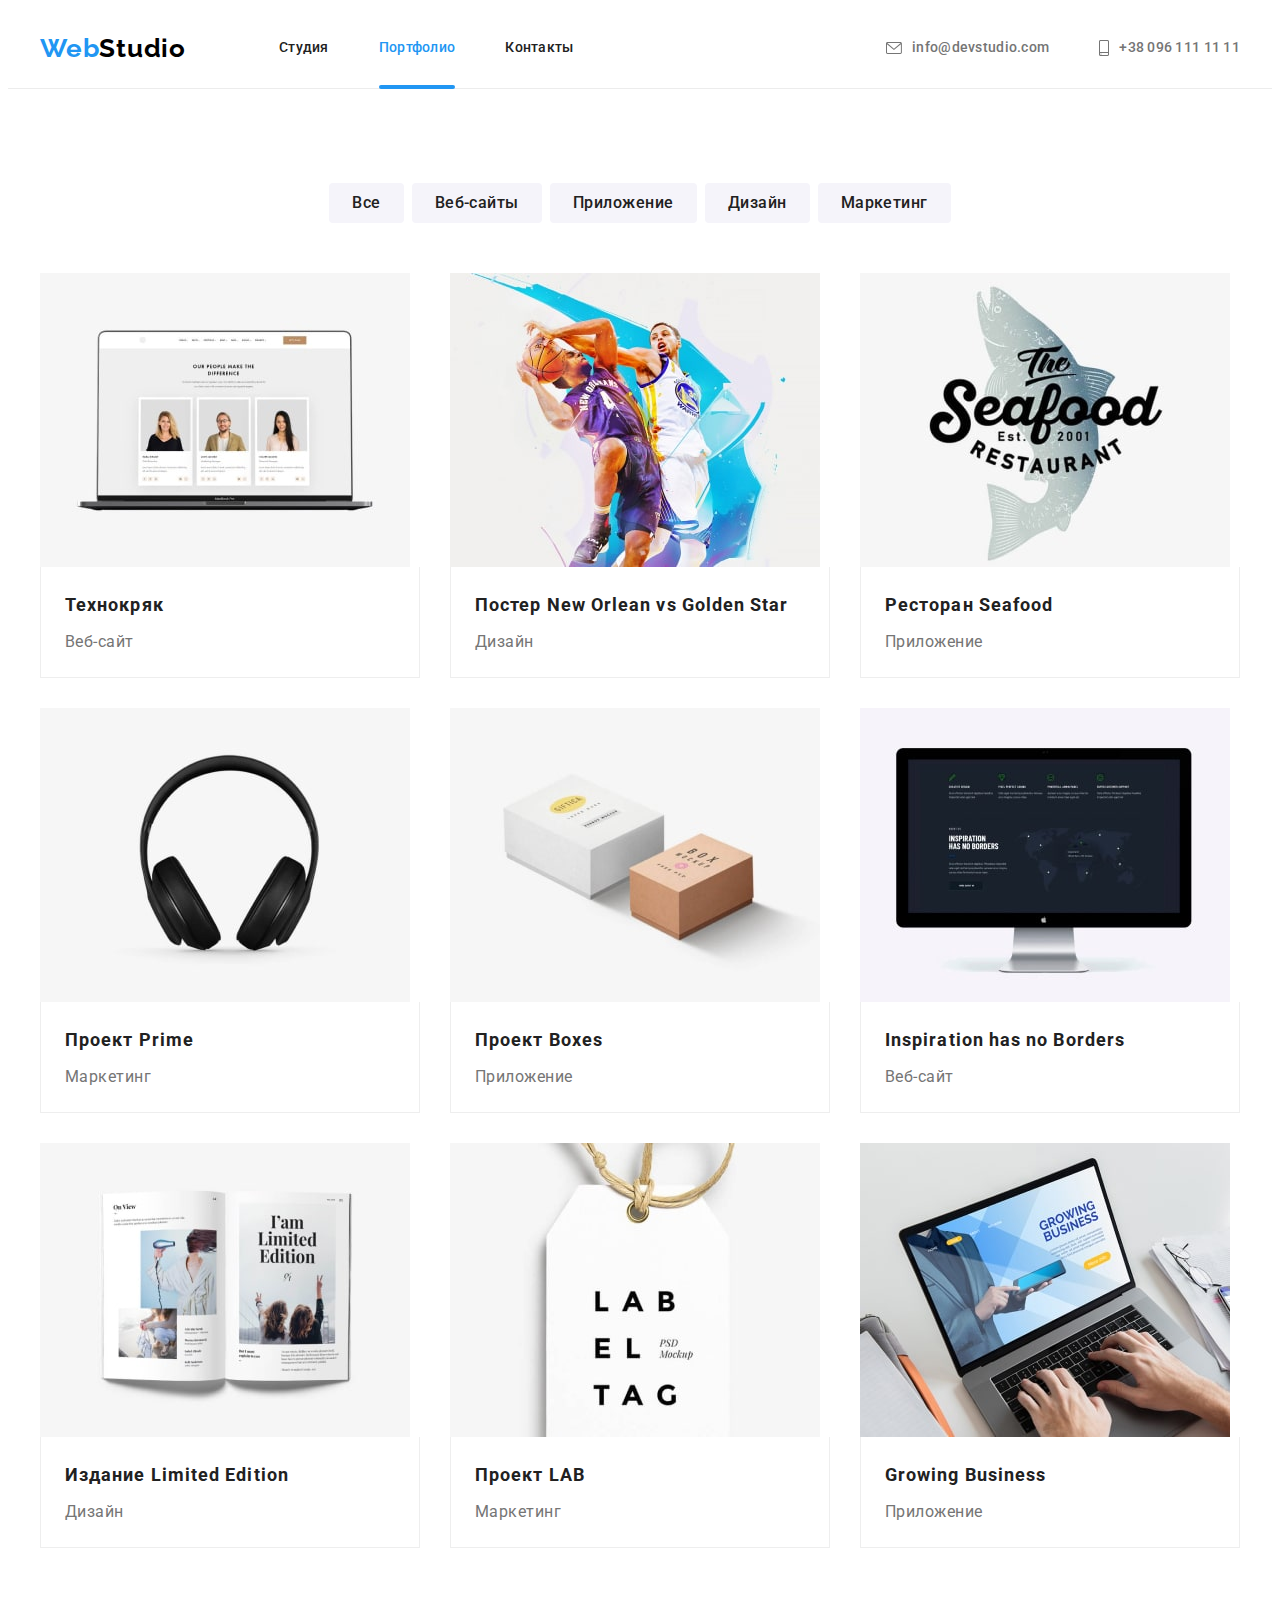
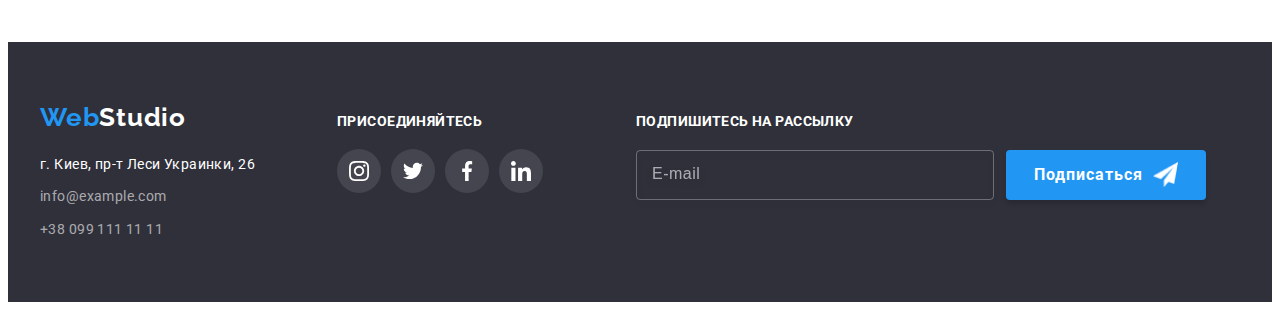
==== portfolio.html @ 3e34d8a7 "add 7" ====
<!DOCTYPE html>
<html lang="ru">
<head>
    <meta charset="UTF-8">
    <meta http-equiv="X-UA-Compatible" content="IE=edge">
    <meta name="viewport" content="width=device-width, initial-scale=1.0">
    <title>Портфолио</title>
    <link rel="preconnect" href="https://fonts.googleapis.com">
    <link rel="preconnect" href="https://fonts.gstatic.com" crossorigin>
    <link href="https://fonts.googleapis.com/css2?family=Raleway:wght@700&family=Roboto:wght@400;500;700;900&display=swap"
        rel="stylesheet">
    <link rel="stylesheet" href="https://cdnjs.cloudflare.com/ajax/libs/modern-normalize/1.1.0/modern-normalize.min.css"
        integrity="sha512-wpPYUAdjBVSE4KJnH1VR1HeZfpl1ub8YT/NKx4PuQ5NmX2tKuGu6U/JRp5y+Y8XG2tV+wKQpNHVUX03MfMFn9Q=="
        crossorigin="anonymous" referrerpolicy="no-referrer" />
    <link rel="stylesheet" href="./css/main.min.css">
</head>
<body>
    <!-- Шапка портфолио -->
    <header class="header">
        <div class="container header-position">
            <a href="./" class="logo"><span class="logo logo--accent">Web</span><span
                    class="logo logo--black">Studio</span></a>
            <nav class="nav">
                <ul class="nav-list">
                    <li class="nav-list__item">
                        <a class="nav-list__link" href="./index.html">Студия</a>
                    </li>
                    <li class="nav-list__item">
                        <a class="nav-list__link current" href="./portfolio.html">Портфолио</a>
                    </li>
                    <li class="nav-list__item">
                        <a class="nav-list__link" href="">Контакты</a>
                    </li>
                </ul>
            </nav>
            <ul class="header-contact header-contact--left">
                <li class="header-contact__item">
                    <a class="header-contact__link" href="mailto:info@devstudio.com">
                        <svg class="header-contact__icon" width="16" height="12">
                            <use href="./images/icons.svg#icon-envelope"></use>
                        </svg>info@devstudio.com</a>
                </li>
                <li class="header-contact__item">
                    <a class="header-contact__link" href="tel:+380961111111">
                        <svg class="header-contact__icon" width="10" height="16">
                            <use href="./images/icons.svg#icon-smartphone"></use>
                        </svg>+38 096 111 11 11</a>
                </li>
            </ul>
        </div>
    </header>

    <!-- Основной текст -->

    <main>
    <section class="section-portfolio">
        <div class="container ">
        <h2 hidden>Портфолио</h2>
        <ul class="portfolio-nav-list">
            <li class="portfolio-nav-item"> <button class="btn-porfolio" type="button">Все</button></li>
            <li class="portfolio-nav-item"> <button class="btn-porfolio" type="button">Веб-сайты</button></li>
            <li class="portfolio-nav-item"> <button class="btn-porfolio" type="button">Приложение</button></li>
            <li class="portfolio-nav-item"> <button class="btn-porfolio" type="button">Дизайн</button></li>
            <li class="portfolio-nav-item"> <button class="btn-porfolio" type="button">Маркетинг</button></li>
        </ul>
        

        <ul class="portfolio-work-list">
            <li class="portfolio-work-item">
                <div class="portfolio-work-card">
                <img class="no-gap" src="./images/portfolio/project1.jpg" alt="на ноутбуке изображен веб-сайт" width="370">
                <p class="portfolio-overlay">
                    Технокряк это современная площадка распространения коронавируса. Компании используют эту платформу для цифрового шпионажа и атак на защищённые сервера конкурентов.
                </p>
            </div>
                <div class="summary">
                <h3 class="portfolio-work-name">Технокряк</h3>
                <p class="portfolio-work-unit">Веб-сайт</p>
                </div>
                
            </li>
            <li class="portfolio-work-item">
                <div class="portfolio-work-card">
                <img class="no-gap" src="./images/portfolio/project2.jpg" alt="2 баскетболиста с мячом" width="370">
                <p class="portfolio-overlay">
                    Технокряк это современная площадка распространения коронавируса. Компании используют эту платформу для цифрового шпионажа и атак на защищённые сервера конкурентов.
                </p>
            </div>
                <div class="summary">
                <h3 class="portfolio-work-name">Постер <span lang="en">New Orlean vs Golden Star</span> </h3>
                <p class="portfolio-work-unit">Дизайн</p>
                </div>
            </li>
            <li class="portfolio-work-item">
                <div class="portfolio-work-card">
                <img class="no-gap" src="./images/portfolio/project3.jpg" alt="логотип ресторана на фоне рыбы" width="370">
                <p class="portfolio-overlay">
                    Технокряк это современная площадка распространения коронавируса. Компании используют эту платформу для цифрового шпионажа и атак на защищённые сервера конкурентов.
                </p>
            </div>
                <div class="summary">
                <h3 class="portfolio-work-name">Ресторан <span lang="en">Seafood</span> </h3>
                <p class="portfolio-work-unit">Приложение</p>
                </div>
            </li>
            <li class="portfolio-work-item">
                <div class="portfolio-work-card">
                <img class="no-gap" src="./images/portfolio/project4.jpg" alt="беспроводные наушники" width="370">
                <p class="portfolio-overlay">
                    Технокряк это современная площадка распространения коронавируса. Компании используют эту платформу для цифрового шпионажа и атак на защищённые сервера конкурентов.
                </p>
            </div>
                <div class="summary">
                    <h3 class="portfolio-work-name">Проект <span lang="en">Prime</span> </h3>           
                <p class="portfolio-work-unit">Маркетинг</p>
                </div>
            </li>
            <li class="portfolio-work-item">
                <div class="portfolio-work-card">
                <img class="no-gap" src="./images/portfolio/project5.jpg" alt="2 коробки разного цвета" width="370">
                <p class="portfolio-overlay">
                    Технокряк это современная площадка распространения коронавируса. Компании используют эту платформу для цифрового шпионажа и атак на защищённые сервера конкурентов.
                </p>
            </div>
                <div class="summary">
                    <h3 class="portfolio-work-name">Проект <span lang="en">Boxes</span></h3>
                <p class="portfolio-work-unit">Приложение</p>
                </div>
            </li>
            <li class="portfolio-work-item">
                <div class="portfolio-work-card">
                <img class="no-gap" src="./images/portfolio/project6.jpg" alt="аймак" width="370">
                <p class="portfolio-overlay">
                    Технокряк это современная площадка распространения коронавируса. Компании используют эту платформу для цифрового шпионажа и атак на защищённые сервера конкурентов.
                </p>
            </div>
                <div class="summary">
                    <h3 class="portfolio-work-name"><span lang="en">Inspiration has no Borders</span></h3>
                <p class="portfolio-work-unit">Веб-сайт</p>
                </div>
            </li>
            <li class="portfolio-work-item">
                <div class="portfolio-work-card">
                <img class="no-gap" src="./images/portfolio/project7.jpg" alt="развернутая книга" width="370">
                <p class="portfolio-overlay">
                    Технокряк это современная площадка распространения коронавируса. Компании используют эту платформу для цифрового шпионажа и атак на защищённые сервера конкурентов.
                </p>
            </div>
                <div class="summary">
                    <h3 class="portfolio-work-name">Издание <span lang="en">Limited Edition</span></h3>
                <p class="portfolio-work-unit">Дизайн</p>
                </div>
            </li>
            <li class="portfolio-work-item">
                <div class="portfolio-work-card">
                <img class="no-gap" src="./images/portfolio/project8.jpg" alt="табличка с надписью" width="370">
                <p class="portfolio-overlay">
                    Технокряк это современная площадка распространения коронавируса. Компании используют эту платформу для цифрового шпионажа и атак на защищённые сервера конкурентов.
                </p>
            </div>
                <div class="summary">
                    <h3 class="portfolio-work-name">Проект <span lang="en">LAB</span></h3>
                <p class="portfolio-work-unit">Маркетинг</p>
                </div>
            </li>
            <li class="portfolio-work-item">
                <div class="portfolio-work-card">
                <img class="no-gap" src="./images/portfolio/project9.jpg" alt="человек печатает на ноутбуке" width="370">
                <p class="portfolio-overlay">
                    Технокряк это современная площадка распространения коронавируса. Компании используют эту платформу для цифрового шпионажа и атак на защищённые сервера конкурентов.
                </p>
            </div>
                <div class="summary">
                <h3 class="portfolio-work-name"><span lang="en">Growing Business</span></h3>
                <p class="portfolio-work-unit">Приложение</p>
                </div>
            </li>
            </ul>
        </div>
    </section>  
    </main>


<footer class="footer">
    <div class="container">
        <div class="footer-content">
            <div class="footer-content__contact">
                <a href="./" class="logo"><span class="logo logo--accent">Web</span><span
                        class="logo logo--white">Studio</span></a>
                <address class="footer-address">
                    <ul class="footer-address__list">
                        <li class="footer-address__item"> <a class="footer-address__link"
                                href="https://goo.gl/maps/cuJfHsVGohi9QnA79">г. Киев, пр-т Леси Украинки, 26</a></li>
                        <li class="footer-address__item"> <a
                                class="footer-address__link footer-address__link--grey"
                                href="mailto:info@example.com">info@example.com</a> </li>
                        <li class="footer-address__item"> <a
                                class="footer-address__link footer-address__link--grey"
                                href="tel:+380991111111">+38 099 111 11 11</a></li>
                    </ul>
                </address>
            </div>
            <div class="footer-content__form">
                <h3 class="footer-content__title">присоединяйтесь</h3>
                <ul class="social-list">
                    <li class="footer-content__social">
                        <a href="" class="footer-content__link">
                            <svg class="footer-content__icon" width="20" height="20">
                                <use href="./images/icons.svg#icon-instagram"></use>
                            </svg>
                        </a>
                    </li>
                    <li class="footer-content__social">
                        <a href="" class="footer-content__link">
                            <svg class="footer-content__icon" width="20" height="20">
                                <use href="./images/icons.svg#icon-twitter"></use>
                            </svg>
                        </a>
                    </li>
                    <li class="footer-content__social">
                        <a href="" class="footer-content__link">
                            <svg class="footer-content__icon" width="20" height="20">
                                <use href="./images/icons.svg#icon-facebook"></use>
                            </svg>
                        </a>
                    </li>
                    <li class="footer-content__social">
                        <a href="" class="footer-content__link">
                            <svg class="footer-content__icon" width="20" height="20">
                                <use href="./images/icons.svg#icon-linkedin"></use>
                            </svg>
                        </a>
                    </li>
                </ul>
            </div>
            <form action="#" class="form">
                <b class="form__make-do">Подпишитесь на рассылку</b>
                <div class="form__field">
                    <input class="form__input" type="email" name="email" placeholder="E-mail">
                    <button class="btn button-form" type="submit">Подписаться</button>
                </div>
            </form>
        </div>
    </div>
</footer>
    
</body>
</html>
---- css/main.min.css ----
:root{--main-title-color: #ffffff;--secondary-title-color: #212121;--main-text-color: #757575;--accent-color: #2196f3;--transition: 250ms cubic-bezier(0.4, 0, 0.2, 1)}.nav-list,.portfolio-nav-list,.header-contact,.reason-list,.project-list,.team-list,.social-list,.clients-list,.footer-address__list,.portfolio-work-list{list-style:none;margin:0;padding:0}.logo,.nav-list__link,.header-contact__link,.social-list__link,.clients-list__link,.footer-address__link,.footer-content__link{text-decoration:none}.checkbox{position:absolute;width:1px;height:1px;margin:-1px;padding:0;overflow:hidden;border:0;clip:rect(0 0 0 0)}body{font-family:"Roboto", sans-serif;color:#212121}p,h1,h2,h3,h4{margin-top:0;margin-bottom:0}button{cursor:pointer;border:1px solid transparent}.container{width:1200px;padding:0 15px;margin:0 auto}.header{border-bottom:1px solid #ececec}.header-position{display:-webkit-box;display:-ms-flexbox;display:flex;-webkit-box-align:center;-ms-flex-align:center;align-items:center}.logo{font-family:"Raleway";font-weight:700;font-size:26px;line-height:1.19;letter-spacing:0.03em}.logo--black{color:#000000}.logo--white{color:#ffffff}.logo--accent{color:#2196f3}.header-position>.logo{margin-right:93px}.nav{display:-webkit-box;display:-ms-flexbox;display:flex}.nav-list{display:-webkit-box;display:-ms-flexbox;display:flex}.nav-list__item:not(:last-child){margin-right:50px}.nav-list__link{display:block;position:relative;padding-top:32px;padding-bottom:32px;font-weight:500;font-size:14px;line-height:1.14;letter-spacing:0.02em;color:var(--secondary-title-color);-webkit-transition:color var(--transition);transition:color var(--transition)}.nav-list__link.current::after{content:"";display:block;position:absolute;left:0;bottom:-1px;width:100%;height:4px;border-radius:2px;background-color:#2196f3}.nav-list__link.current{color:#2196f3}.nav-list__link:hover,.nav-list__link:focus{color:var(--accent-color)}.portfolio-nav-list{display:-webkit-box;display:-ms-flexbox;display:flex;-webkit-box-pack:center;-ms-flex-pack:center;justify-content:center;margin-bottom:50px}.portfolio-nav-item:not(:last-child){margin-right:8px}.header-contact{display:-webkit-box;display:-ms-flexbox;display:flex}.header-contact--left{margin-left:auto}.header-contact__item{display:block}.header-contact__item:first-child{margin-right:50px}.header-contact__link{font-weight:500;font-size:14px;line-height:1.14;letter-spacing:0.02em;color:var(--main-text-color);display:-webkit-box;display:-ms-flexbox;display:flex;-webkit-box-align:center;-ms-flex-align:center;align-items:center;-webkit-box-pack:center;-ms-flex-pack:center;justify-content:center;-webkit-transition:color var(--transition);transition:color var(--transition)}.header-contact__link:hover,.header-contact__link:focus{color:var(--accent-color)}.header-contact__icon{margin-right:10px;fill:#757575;-webkit-transition:fill var(--transition);transition:fill var(--transition)}.header-contact__link:hover .header-contact__icon,.header-contact__link:focus .header-contact__icon{fill:currentColor}.hero{text-align:center;background-color:#2f303a;background-image:-webkit-gradient(linear, left top, left bottom, from(rgba(47,48,58,0.4)), to(rgba(47,48,58,0.4))),url(../images/background.jpg);background-image:linear-gradient(rgba(47,48,58,0.4), rgba(47,48,58,0.4)),url(../images/background.jpg);background-repeat:no-repeat;background-position:center;background-size:cover;padding-top:200px;padding-bottom:200px}.hero--position{max-width:1600px;margin:0 auto}.hero__title{margin-top:0;margin-bottom:30px;font-weight:900;font-size:44px;line-height:1.36;letter-spacing:0.06em;text-transform:uppercase;color:var(--main-title-color);width:696px;display:block;margin-left:auto;margin-right:auto}.btn{font-family:"Roboto";font-weight:700;font-size:16px;line-height:1.87;-webkit-box-align:center;-ms-flex-align:center;align-items:center;letter-spacing:0.06em;color:#ffffff;background-color:#2196f3;padding:10px 32px;border-radius:4px}.section{padding-top:94px;padding-bottom:94px}.reason-list{display:-webkit-box;display:-ms-flexbox;display:flex;margin-right:-30px}.reason-list__item{margin-right:30px;-ms-flex-preferred-size:calc((100% - 120px) / 4);flex-basis:calc((100% - 120px) / 4)}.reason-list__item:last-child{margin-right:0}.reason-list__wrap{display:-webkit-box;display:-ms-flexbox;display:flex;-webkit-box-pack:center;-ms-flex-pack:center;justify-content:center;-webkit-box-align:center;-ms-flex-align:center;align-items:center;height:120px;background-color:#f5f4fa;border-radius:4px;border:none;margin-bottom:30px}.reason-list__logo{width:70px;height:70px}.reason-list__title{font-weight:bold;font-size:14px;line-height:1.14;letter-spacing:0.03em;text-transform:uppercase;color:var(--secondary-title-color);margin-bottom:10px}.reason-list__value{font-size:14px;line-height:1.71;letter-spacing:0.03em;color:var(--main-text-color)}.project{padding-bottom:-94px}.project-list{display:-webkit-box;display:-ms-flexbox;display:flex;-webkit-box-pack:justify;-ms-flex-pack:justify;justify-content:space-between}.no-gap{display:block}.project-list__item{position:relative}.project-list__card{display:-webkit-box;display:-ms-flexbox;display:flex;position:absolute;left:0;bottom:0;width:100%;height:70px;-webkit-box-pack:center;-ms-flex-pack:center;justify-content:center;-webkit-box-align:center;-ms-flex-align:center;align-items:center;background-color:rgba(47,48,58,0.8)}.project-list__text{font-size:14px;line-height:calc(16 / 14);text-align:center;letter-spacing:0.03em;text-transform:uppercase;color:#ffffff}.team{padding-top:94px;padding-bottom:94px;background-color:#f5f4fa;max-width:1600px}.project__title,.team__title{font-size:36px;line-height:1.17;text-align:center;letter-spacing:0.03em;color:var(--secondary-title-color);margin-bottom:50px}.team-list{display:-webkit-box;display:-ms-flexbox;display:flex}.team-list--position{margin-right:-30px}.team-list__item{margin-right:30px;-ms-flex-preferred-size:calc((100% - 120px) / 4);flex-basis:calc((100% - 120px) / 4);background:#ffffff;-webkit-box-shadow:0px 1px 3px rgba(0,0,0,0.12),0px 1px 1px rgba(0,0,0,0.14),0px 2px 1px rgba(0,0,0,0.2);box-shadow:0px 1px 3px rgba(0,0,0,0.12),0px 1px 1px rgba(0,0,0,0.14),0px 2px 1px rgba(0,0,0,0.2);border-radius:0px 0px 4px 4px}.team-list__item:last-child{margin-right:0}.member-list{padding:30px 32px;text-align:center}.member-list__title{font-size:16px;line-height:1.19;text-align:center;letter-spacing:0.03em;color:var(--secondary-title-color);margin-bottom:10px}.member-list__position{font-size:16px;line-height:1.19;letter-spacing:0.03em;color:var(--main-text-color);margin-bottom:16px}.social-list{display:-webkit-box;display:-ms-flexbox;display:flex}.social-list__item:not(:last-child){margin-right:10px}.social-list__link{width:44px;height:44px;display:-webkit-box;display:-ms-flexbox;display:flex;-webkit-box-align:center;-ms-flex-align:center;align-items:center;-webkit-box-pack:center;-ms-flex-pack:center;justify-content:center;border-radius:50%;background-color:#ffffff;-webkit-transition:background-color var(--transition);transition:background-color var(--transition)}.social-list__link:hover,.social-list__link:focus{background-color:var(--accent-color)}.social-list__icon{fill:#afb1b8;-webkit-transition:fill var(--transition);transition:fill var(--transition)}.social-list__link:hover .social-list__icon,.social-list__link:focus .social-list__icon{fill:#ffffff}.section-clients{padding-top:94px;padding-bottom:94px}.clients-list{display:-webkit-box;display:-ms-flexbox;display:flex;-webkit-box-pack:justify;-ms-flex-pack:justify;justify-content:space-between}.clients-list__item{width:170px;height:92px}.clients-list__link{width:100%;height:100%;display:-webkit-box;display:-ms-flexbox;display:flex;-webkit-box-align:center;-ms-flex-align:center;align-items:center;-webkit-box-pack:center;-ms-flex-pack:center;justify-content:center;border:1px solid #afb1b8;-webkit-transition:border-color var(--transition);transition:border-color var(--transition)}.clients-list__link:hover,.clients-list__link:focus{border-color:var(--accent-color)}.clients-list__icon{fill:#afb1b8;-webkit-transition:fill var(--transition);transition:fill var(--transition)}.clients-list__link:hover .clients-list__icon,.clients-list__link:focus .clients-list__icon{fill:var(--accent-color)}.footer{background-color:#2f303a;padding-top:60px;padding-bottom:60px}.footer-content{display:-webkit-box;display:-ms-flexbox;display:flex;-webkit-box-align:baseline;-ms-flex-align:baseline;align-items:baseline}.footer-content__contact{margin-right:82px}.footer-address__list{margin-top:20px}.footer-address__item{margin-bottom:9px}.footer-address__item:last-child{margin-bottom:0}.footer-address__link{font-style:normal;font-size:14px;line-height:1.71;letter-spacing:0.03em;color:#ffffff;-webkit-transition:color var(--transition);transition:color var(--transition)}.footer-address__link:hover,.footer-address__link:focus{color:var(--accent-color)}.footer-address__link--grey{color:rgba(255,255,255,0.6)}.footer-content__form{margin-right:93px}.footer-content__title{font-size:14px;line-height:calc(16 / 14);letter-spacing:0.03em;text-transform:uppercase;color:#ffffff;margin-bottom:20px}.footer-content__link{width:44px;height:44px;display:-webkit-box;display:-ms-flexbox;display:flex;-webkit-box-align:center;-ms-flex-align:center;align-items:center;-webkit-box-pack:center;-ms-flex-pack:center;justify-content:center;border-radius:50%;background-color:rgba(255,255,255,0.1);-webkit-transition:background-color var(--transition);transition:background-color var(--transition)}.footer-content__social:hover .footer-content__link,.footer-content__social:focus .footer-content__link{background-color:var(--accent-color)}.footer-content__link:hover,.footer-content__link:focus{background-color:var(--accent-color)}.footer-content__icon{fill:#ffffff}.footer-content__social.footer-content__link{background-color:rgba(255,255,255,0.1);-webkit-transition:background-color var(--transition);transition:background-color var(--transition)}.footer-content__social:not(:last-child){margin-right:10px}.form__make-do{font-weight:bold;font-size:14px;line-height:calc(16 / 14);letter-spacing:0.03em;text-transform:uppercase;color:#ffffff}.form__field{display:-webkit-box;display:-ms-flexbox;display:flex;margin-top:20px;-webkit-box-pack:center;-ms-flex-pack:center;justify-content:center;-webkit-box-align:center;-ms-flex-align:center;align-items:center}.form__input{display:-webkit-box;display:-ms-flexbox;display:flex;height:50px;width:358px;padding:15px;margin-right:12px;background-color:transparent;color:rgba(255,255,255,0.6);border:1px solid rgba(255,255,255,0.3);-webkit-box-sizing:border-box;box-sizing:border-box;-webkit-filter:drop-shadow(0px 4px 4px rgba(0,0,0,0.15));filter:drop-shadow(0px 4px 4px rgba(0,0,0,0.15));border-radius:4px;outline:none}.form__input::-webkit-input-placeholder{font-size:16px;line-height:calc(20 / 16);-webkit-box-align:center;align-items:center;letter-spacing:0.03em;color:rgba(255,255,255,0.6)}.form__input:-ms-input-placeholder{font-size:16px;line-height:calc(20 / 16);-ms-flex-align:center;align-items:center;letter-spacing:0.03em;color:rgba(255,255,255,0.6)}.form__input::-ms-input-placeholder{font-size:16px;line-height:calc(20 / 16);-ms-flex-align:center;align-items:center;letter-spacing:0.03em;color:rgba(255,255,255,0.6)}.form__input::placeholder{font-size:16px;line-height:calc(20 / 16);-webkit-box-align:center;-ms-flex-align:center;align-items:center;letter-spacing:0.03em;color:rgba(255,255,255,0.6)}.button-form{-webkit-box-shadow:0px 4px 4px rgba(0,0,0,0.15);box-shadow:0px 4px 4px rgba(0,0,0,0.15);display:-webkit-box;display:-ms-flexbox;display:flex;padding:10px 28px;border:none}.button-form::after{content:"";width:25px;height:25px;margin-left:10px;background-image:url(../images/icon-send.png);background-size:contain}.section-portfolio{padding-top:94px;padding-bottom:94px}.portfolio-work-list{display:-webkit-box;display:-ms-flexbox;display:flex;-ms-flex-wrap:wrap;flex-wrap:wrap;margin-top:-30px;margin-left:-30px}.summary{padding:20px 24px;border-left:1px solid #eeeeee;border-bottom:1px solid #eeeeee;border-right:1px solid #eeeeee}.portfolio-work-item{margin-top:30px;margin-left:30px;-ms-flex-preferred-size:calc((100% - 90px) / 3);flex-basis:calc((100% - 90px) / 3);-webkit-transition:-webkit-box-shadow var(--transition);transition:-webkit-box-shadow var(--transition);transition:box-shadow var(--transition);transition:box-shadow var(--transition), -webkit-box-shadow var(--transition)}.portfolio-work-item:hover,.portfolio-work-item:focus{-webkit-box-shadow:0px 1px 1px rgba(0,0,0,0.12),0px 4px 4px rgba(0,0,0,0.06),1px 4px 6px rgba(0,0,0,0.16);box-shadow:0px 1px 1px rgba(0,0,0,0.12),0px 4px 4px rgba(0,0,0,0.06),1px 4px 6px rgba(0,0,0,0.16)}.portfolio-work-card{position:relative;overflow:hidden}.portfolio-overlay{display:block;content:"";position:absolute;top:0;left:0;width:100%;height:100%;padding:63px 24px;-webkit-transform:translateY(100%);transform:translateY(100%);font-size:18px;line-height:calc(28 / 18);letter-spacing:0.03em;color:#ffffff;background-color:rgba(33,150,243,0.9);-webkit-transition:-webkit-transform var(--transition);transition:-webkit-transform var(--transition);transition:transform var(--transition);transition:transform var(--transition), -webkit-transform var(--transition)}.portfolio-work-item:hover .portfolio-overlay{-webkit-transform:translateY(0);transform:translateY(0)}.portfolio-work-name{font-size:18px;line-height:2;letter-spacing:0.06em;color:var(--secondary-title-color);padding-bottom:4px}.portfolio-work-unit{font-size:16px;line-height:1.87;letter-spacing:0.03em;color:var(--main-text-color)}.btn-porfolio{font-family:"Roboto";font-weight:500;font-size:16px;line-height:1.62;text-align:center;letter-spacing:0.03em;color:#212121;background-color:#f5f4fa;padding:6px 22px;border-radius:4px;-webkit-transition:color var(--transition),background-color var(--transition),-webkit-box-shadow var(--transition);transition:color var(--transition),background-color var(--transition),-webkit-box-shadow var(--transition);transition:color var(--transition),background-color var(--transition),box-shadow var(--transition);transition:color var(--transition),background-color var(--transition),box-shadow var(--transition),-webkit-box-shadow var(--transition)}.btn-porfolio:hover,.btn-porfolio:focus{color:var(--main-title-color);background-color:var(--accent-color);-webkit-box-shadow:0px 3px 1px rgba(0,0,0,0.1),0px 1px 2px rgba(0,0,0,0.08),0px 2px 2px rgba(0,0,0,0.12);box-shadow:0px 3px 1px rgba(0,0,0,0.1),0px 1px 2px rgba(0,0,0,0.08),0px 2px 2px rgba(0,0,0,0.12)}.backdrop{position:fixed;width:100vw;height:100vh;background-color:rgba(0,0,0,0.2);top:0;-webkit-transition:opacity 250ms, visibility 250ms, -webkit-transform 250ms;transition:opacity 250ms, visibility 250ms, -webkit-transform 250ms;transition:opacity 250ms, transform 250ms, visibility 250ms;transition:opacity 250ms, transform 250ms, visibility 250ms, -webkit-transform 250ms}.backdrop.is-hidden{opacity:0;visibility:hidden;pointer-events:none;-webkit-transform:scale(50%, 50%);transform:scale(50%, 50%)}.modal{position:absolute;width:528px;height:580px;top:50%;left:50%;-webkit-transform:translate(-50%, -50%);transform:translate(-50%, -50%);padding:40px;background-color:#ffffff}.modal-button{display:block;margin:0 auto;width:200px;outline:none;-webkit-box-shadow:0px 4px 4px rgba(0,0,0,0.15);box-shadow:0px 4px 4px rgba(0,0,0,0.15)}.modal-title{display:block;margin-bottom:12px;font-size:20px;line-height:calc(23 / 20);text-align:center;letter-spacing:0.03em}.modal-form-input{width:100%;height:40px;border:1px solid rgba(33,33,33,0.2);border-radius:4px;padding-left:42px;-webkit-transition:border-color 250ms cubic-bezier(0.4, 0, 0.2, 1);transition:border-color 250ms cubic-bezier(0.4, 0, 0.2, 1)}.modal-form-input:focus-within{border-color:var(--accent-color);outline:none;fill:var(--accent-color)}.modal-form-label{margin-bottom:4px;display:block;font-size:12px;line-height:calc(14 / 12);letter-spacing:0.01em;color:var(--main-text-color)}.modal-form-field{margin-bottom:10px}.modal-form-field:nth-child(6){margin-bottom:30px}.input-wrap{display:block;position:relative;-webkit-transition:fill 250ms cubic-bezier(0.4, 0, 0.2, 1);transition:fill 250ms cubic-bezier(0.4, 0, 0.2, 1)}.input-wrap:focus-within{border-color:var(--accent-color);outline:none;fill:var(--accent-color)}.modal-form-icon{position:absolute;left:12px;top:50%;-webkit-transform:translateY(-50%);transform:translateY(-50%)}.modal-text{width:100%;height:120px;border:1px solid rgba(33,33,33,0.2);border-radius:4px;padding:12px 16px;resize:none}.modal-text:focus-within{border-color:var(--accent-color);outline:none;fill:var(--accent-color)}.modal-text::-webkit-input-placeholder{font-size:12px;line-height:calc(16 / 14);letter-spacing:0.01em;color:rgba(117,117,117,0.5)}.modal-text:-ms-input-placeholder{font-size:12px;line-height:calc(16 / 14);letter-spacing:0.01em;color:rgba(117,117,117,0.5)}.modal-text::-ms-input-placeholder{font-size:12px;line-height:calc(16 / 14);letter-spacing:0.01em;color:rgba(117,117,117,0.5)}.modal-text::placeholder{font-size:12px;line-height:calc(16 / 14);letter-spacing:0.01em;color:rgba(117,117,117,0.5)}.modal-policy{font-size:14px;line-height:calc(24 / 14);letter-spacing:0.03em;color:#757575}.input-policy{-webkit-text-decoration-line:underline;text-decoration-line:underline;color:#2196f3}.check-label{display:-webkit-box;display:-ms-flexbox;display:flex;-webkit-box-align:center;-ms-flex-align:center;align-items:center}.icon-check{width:16px;height:15px;border:2px solid #000000;border-radius:2px;margin-right:8px;display:-webkit-box;display:-ms-flexbox;display:flex;-webkit-box-pack:center;-ms-flex-pack:center;justify-content:center;-webkit-box-align:center;-ms-flex-align:center;align-items:center}.checkbox:checked+.check-label>.icon-check{background-color:var(--accent-color);border:none}.checkbox:focus-within+.check-label>.icon-check{background-color:var(--accent-color);border:none}.btn-close{background-color:unset;position:absolute;top:8px;right:8px;outline:none;width:30px;height:30px;border-radius:50%;border:1px solid rgba(0,0,0,0.1);-webkit-transition:fill 250ms cubic-bezier(0.4, 0, 0.2, 1);transition:fill 250ms cubic-bezier(0.4, 0, 0.2, 1)}.btn-close:focus-within{fill:var(--accent-color)}
/*# sourceMappingURL=main.min.css.map */
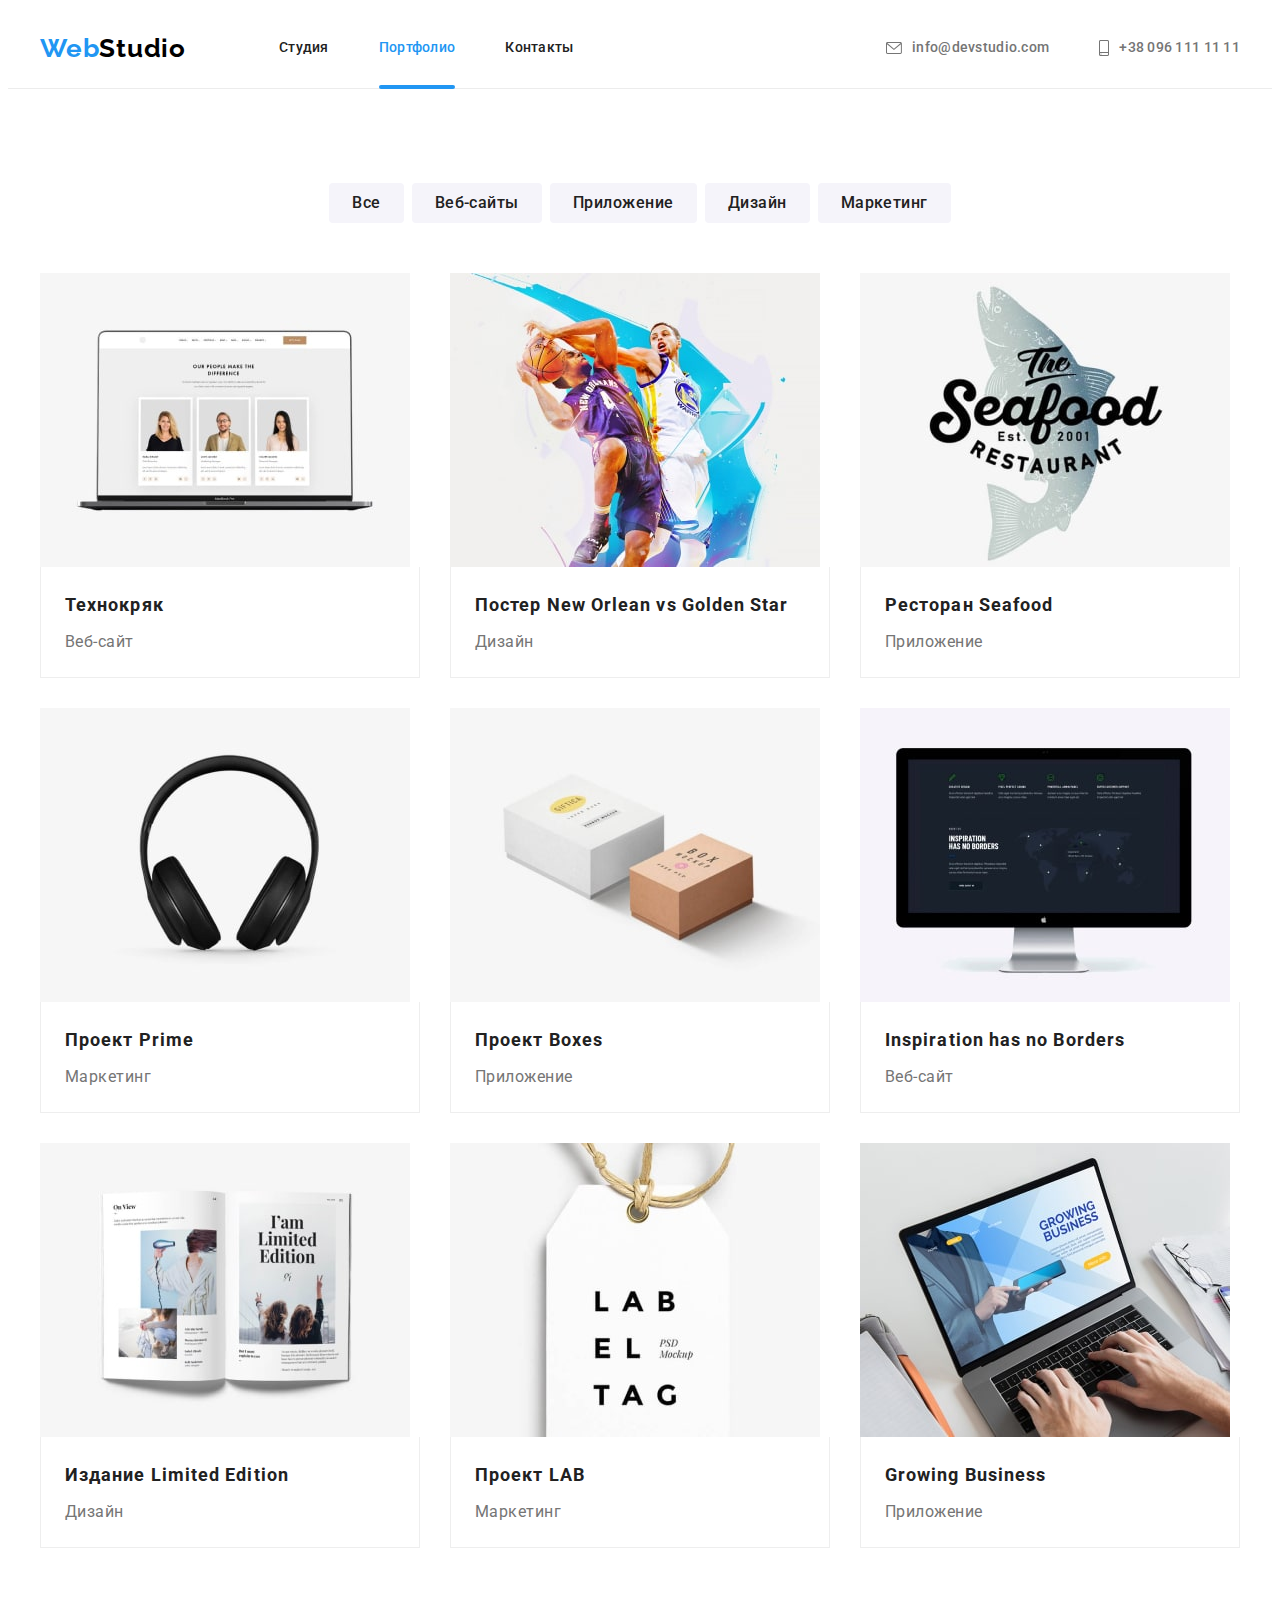
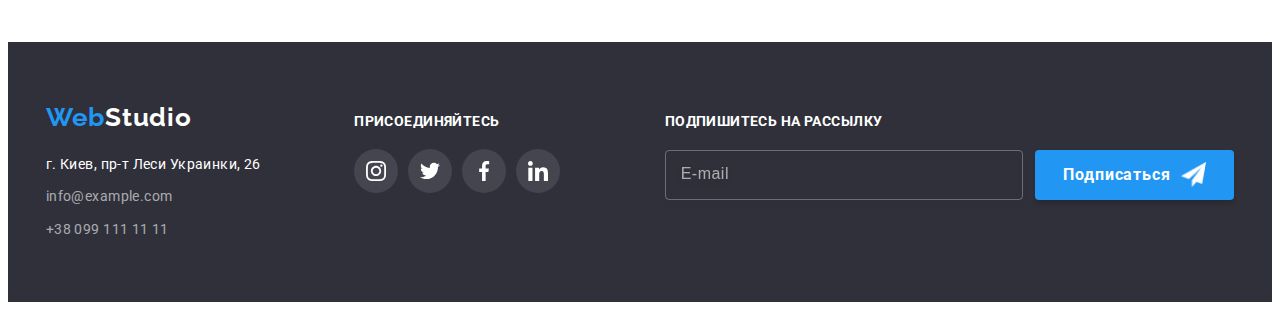
==== commit 2ba788a6: "add media in index" ====
--- a/portfolio.html
+++ b/portfolio.html
@@ -182,8 +182,7 @@
 
 
 <footer class="footer">
-    <div class="container">
-        <div class="footer-content">
+    <div class="container footer-content">
             <div class="footer-content__contact">
                 <a href="./" class="logo"><span class="logo logo--accent">Web</span><span
                         class="logo logo--white">Studio</span></a>
@@ -241,7 +240,7 @@
                 </div>
             </form>
         </div>
-    </div>
+    
 </footer>
     
 </body>
--- a/css/main.min.css
+++ b/css/main.min.css
@@ -1,2 +1,2 @@
-:root{--main-title-color: #ffffff;--secondary-title-color: #212121;--main-text-color: #757575;--accent-color: #2196f3;--transition: 250ms cubic-bezier(0.4, 0, 0.2, 1)}.nav-list,.portfolio-nav-list,.header-contact,.reason-list,.project-list,.team-list,.social-list,.clients-list,.footer-address__list,.portfolio-work-list{list-style:none;margin:0;padding:0}.logo,.nav-list__link,.header-contact__link,.social-list__link,.clients-list__link,.footer-address__link,.footer-content__link{text-decoration:none}.checkbox{position:absolute;width:1px;height:1px;margin:-1px;padding:0;overflow:hidden;border:0;clip:rect(0 0 0 0)}body{font-family:"Roboto", sans-serif;color:#212121}p,h1,h2,h3,h4{margin-top:0;margin-bottom:0}button{cursor:pointer;border:1px solid transparent}.container{width:1200px;padding:0 15px;margin:0 auto}.header{border-bottom:1px solid #ececec}.header-position{display:-webkit-box;display:-ms-flexbox;display:flex;-webkit-box-align:center;-ms-flex-align:center;align-items:center}.logo{font-family:"Raleway";font-weight:700;font-size:26px;line-height:1.19;letter-spacing:0.03em}.logo--black{color:#000000}.logo--white{color:#ffffff}.logo--accent{color:#2196f3}.header-position>.logo{margin-right:93px}.nav{display:-webkit-box;display:-ms-flexbox;display:flex}.nav-list{display:-webkit-box;display:-ms-flexbox;display:flex}.nav-list__item:not(:last-child){margin-right:50px}.nav-list__link{display:block;position:relative;padding-top:32px;padding-bottom:32px;font-weight:500;font-size:14px;line-height:1.14;letter-spacing:0.02em;color:var(--secondary-title-color);-webkit-transition:color var(--transition);transition:color var(--transition)}.nav-list__link.current::after{content:"";display:block;position:absolute;left:0;bottom:-1px;width:100%;height:4px;border-radius:2px;background-color:#2196f3}.nav-list__link.current{color:#2196f3}.nav-list__link:hover,.nav-list__link:focus{color:var(--accent-color)}.portfolio-nav-list{display:-webkit-box;display:-ms-flexbox;display:flex;-webkit-box-pack:center;-ms-flex-pack:center;justify-content:center;margin-bottom:50px}.portfolio-nav-item:not(:last-child){margin-right:8px}.header-contact{display:-webkit-box;display:-ms-flexbox;display:flex}.header-contact--left{margin-left:auto}.header-contact__item{display:block}.header-contact__item:first-child{margin-right:50px}.header-contact__link{font-weight:500;font-size:14px;line-height:1.14;letter-spacing:0.02em;color:var(--main-text-color);display:-webkit-box;display:-ms-flexbox;display:flex;-webkit-box-align:center;-ms-flex-align:center;align-items:center;-webkit-box-pack:center;-ms-flex-pack:center;justify-content:center;-webkit-transition:color var(--transition);transition:color var(--transition)}.header-contact__link:hover,.header-contact__link:focus{color:var(--accent-color)}.header-contact__icon{margin-right:10px;fill:#757575;-webkit-transition:fill var(--transition);transition:fill var(--transition)}.header-contact__link:hover .header-contact__icon,.header-contact__link:focus .header-contact__icon{fill:currentColor}.hero{text-align:center;background-color:#2f303a;background-image:-webkit-gradient(linear, left top, left bottom, from(rgba(47,48,58,0.4)), to(rgba(47,48,58,0.4))),url(../images/background.jpg);background-image:linear-gradient(rgba(47,48,58,0.4), rgba(47,48,58,0.4)),url(../images/background.jpg);background-repeat:no-repeat;background-position:center;background-size:cover;padding-top:200px;padding-bottom:200px}.hero--position{max-width:1600px;margin:0 auto}.hero__title{margin-top:0;margin-bottom:30px;font-weight:900;font-size:44px;line-height:1.36;letter-spacing:0.06em;text-transform:uppercase;color:var(--main-title-color);width:696px;display:block;margin-left:auto;margin-right:auto}.btn{font-family:"Roboto";font-weight:700;font-size:16px;line-height:1.87;-webkit-box-align:center;-ms-flex-align:center;align-items:center;letter-spacing:0.06em;color:#ffffff;background-color:#2196f3;padding:10px 32px;border-radius:4px}.section{padding-top:94px;padding-bottom:94px}.reason-list{display:-webkit-box;display:-ms-flexbox;display:flex;margin-right:-30px}.reason-list__item{margin-right:30px;-ms-flex-preferred-size:calc((100% - 120px) / 4);flex-basis:calc((100% - 120px) / 4)}.reason-list__item:last-child{margin-right:0}.reason-list__wrap{display:-webkit-box;display:-ms-flexbox;display:flex;-webkit-box-pack:center;-ms-flex-pack:center;justify-content:center;-webkit-box-align:center;-ms-flex-align:center;align-items:center;height:120px;background-color:#f5f4fa;border-radius:4px;border:none;margin-bottom:30px}.reason-list__logo{width:70px;height:70px}.reason-list__title{font-weight:bold;font-size:14px;line-height:1.14;letter-spacing:0.03em;text-transform:uppercase;color:var(--secondary-title-color);margin-bottom:10px}.reason-list__value{font-size:14px;line-height:1.71;letter-spacing:0.03em;color:var(--main-text-color)}.project{padding-bottom:-94px}.project-list{display:-webkit-box;display:-ms-flexbox;display:flex;-webkit-box-pack:justify;-ms-flex-pack:justify;justify-content:space-between}.no-gap{display:block}.project-list__item{position:relative}.project-list__card{display:-webkit-box;display:-ms-flexbox;display:flex;position:absolute;left:0;bottom:0;width:100%;height:70px;-webkit-box-pack:center;-ms-flex-pack:center;justify-content:center;-webkit-box-align:center;-ms-flex-align:center;align-items:center;background-color:rgba(47,48,58,0.8)}.project-list__text{font-size:14px;line-height:calc(16 / 14);text-align:center;letter-spacing:0.03em;text-transform:uppercase;color:#ffffff}.team{padding-top:94px;padding-bottom:94px;background-color:#f5f4fa;max-width:1600px}.project__title,.team__title{font-size:36px;line-height:1.17;text-align:center;letter-spacing:0.03em;color:var(--secondary-title-color);margin-bottom:50px}.team-list{display:-webkit-box;display:-ms-flexbox;display:flex}.team-list--position{margin-right:-30px}.team-list__item{margin-right:30px;-ms-flex-preferred-size:calc((100% - 120px) / 4);flex-basis:calc((100% - 120px) / 4);background:#ffffff;-webkit-box-shadow:0px 1px 3px rgba(0,0,0,0.12),0px 1px 1px rgba(0,0,0,0.14),0px 2px 1px rgba(0,0,0,0.2);box-shadow:0px 1px 3px rgba(0,0,0,0.12),0px 1px 1px rgba(0,0,0,0.14),0px 2px 1px rgba(0,0,0,0.2);border-radius:0px 0px 4px 4px}.team-list__item:last-child{margin-right:0}.member-list{padding:30px 32px;text-align:center}.member-list__title{font-size:16px;line-height:1.19;text-align:center;letter-spacing:0.03em;color:var(--secondary-title-color);margin-bottom:10px}.member-list__position{font-size:16px;line-height:1.19;letter-spacing:0.03em;color:var(--main-text-color);margin-bottom:16px}.social-list{display:-webkit-box;display:-ms-flexbox;display:flex}.social-list__item:not(:last-child){margin-right:10px}.social-list__link{width:44px;height:44px;display:-webkit-box;display:-ms-flexbox;display:flex;-webkit-box-align:center;-ms-flex-align:center;align-items:center;-webkit-box-pack:center;-ms-flex-pack:center;justify-content:center;border-radius:50%;background-color:#ffffff;-webkit-transition:background-color var(--transition);transition:background-color var(--transition)}.social-list__link:hover,.social-list__link:focus{background-color:var(--accent-color)}.social-list__icon{fill:#afb1b8;-webkit-transition:fill var(--transition);transition:fill var(--transition)}.social-list__link:hover .social-list__icon,.social-list__link:focus .social-list__icon{fill:#ffffff}.section-clients{padding-top:94px;padding-bottom:94px}.clients-list{display:-webkit-box;display:-ms-flexbox;display:flex;-webkit-box-pack:justify;-ms-flex-pack:justify;justify-content:space-between}.clients-list__item{width:170px;height:92px}.clients-list__link{width:100%;height:100%;display:-webkit-box;display:-ms-flexbox;display:flex;-webkit-box-align:center;-ms-flex-align:center;align-items:center;-webkit-box-pack:center;-ms-flex-pack:center;justify-content:center;border:1px solid #afb1b8;-webkit-transition:border-color var(--transition);transition:border-color var(--transition)}.clients-list__link:hover,.clients-list__link:focus{border-color:var(--accent-color)}.clients-list__icon{fill:#afb1b8;-webkit-transition:fill var(--transition);transition:fill var(--transition)}.clients-list__link:hover .clients-list__icon,.clients-list__link:focus .clients-list__icon{fill:var(--accent-color)}.footer{background-color:#2f303a;padding-top:60px;padding-bottom:60px}.footer-content{display:-webkit-box;display:-ms-flexbox;display:flex;-webkit-box-align:baseline;-ms-flex-align:baseline;align-items:baseline}.footer-content__contact{margin-right:82px}.footer-address__list{margin-top:20px}.footer-address__item{margin-bottom:9px}.footer-address__item:last-child{margin-bottom:0}.footer-address__link{font-style:normal;font-size:14px;line-height:1.71;letter-spacing:0.03em;color:#ffffff;-webkit-transition:color var(--transition);transition:color var(--transition)}.footer-address__link:hover,.footer-address__link:focus{color:var(--accent-color)}.footer-address__link--grey{color:rgba(255,255,255,0.6)}.footer-content__form{margin-right:93px}.footer-content__title{font-size:14px;line-height:calc(16 / 14);letter-spacing:0.03em;text-transform:uppercase;color:#ffffff;margin-bottom:20px}.footer-content__link{width:44px;height:44px;display:-webkit-box;display:-ms-flexbox;display:flex;-webkit-box-align:center;-ms-flex-align:center;align-items:center;-webkit-box-pack:center;-ms-flex-pack:center;justify-content:center;border-radius:50%;background-color:rgba(255,255,255,0.1);-webkit-transition:background-color var(--transition);transition:background-color var(--transition)}.footer-content__social:hover .footer-content__link,.footer-content__social:focus .footer-content__link{background-color:var(--accent-color)}.footer-content__link:hover,.footer-content__link:focus{background-color:var(--accent-color)}.footer-content__icon{fill:#ffffff}.footer-content__social.footer-content__link{background-color:rgba(255,255,255,0.1);-webkit-transition:background-color var(--transition);transition:background-color var(--transition)}.footer-content__social:not(:last-child){margin-right:10px}.form__make-do{font-weight:bold;font-size:14px;line-height:calc(16 / 14);letter-spacing:0.03em;text-transform:uppercase;color:#ffffff}.form__field{display:-webkit-box;display:-ms-flexbox;display:flex;margin-top:20px;-webkit-box-pack:center;-ms-flex-pack:center;justify-content:center;-webkit-box-align:center;-ms-flex-align:center;align-items:center}.form__input{display:-webkit-box;display:-ms-flexbox;display:flex;height:50px;width:358px;padding:15px;margin-right:12px;background-color:transparent;color:rgba(255,255,255,0.6);border:1px solid rgba(255,255,255,0.3);-webkit-box-sizing:border-box;box-sizing:border-box;-webkit-filter:drop-shadow(0px 4px 4px rgba(0,0,0,0.15));filter:drop-shadow(0px 4px 4px rgba(0,0,0,0.15));border-radius:4px;outline:none}.form__input::-webkit-input-placeholder{font-size:16px;line-height:calc(20 / 16);-webkit-box-align:center;align-items:center;letter-spacing:0.03em;color:rgba(255,255,255,0.6)}.form__input:-ms-input-placeholder{font-size:16px;line-height:calc(20 / 16);-ms-flex-align:center;align-items:center;letter-spacing:0.03em;color:rgba(255,255,255,0.6)}.form__input::-ms-input-placeholder{font-size:16px;line-height:calc(20 / 16);-ms-flex-align:center;align-items:center;letter-spacing:0.03em;color:rgba(255,255,255,0.6)}.form__input::placeholder{font-size:16px;line-height:calc(20 / 16);-webkit-box-align:center;-ms-flex-align:center;align-items:center;letter-spacing:0.03em;color:rgba(255,255,255,0.6)}.button-form{-webkit-box-shadow:0px 4px 4px rgba(0,0,0,0.15);box-shadow:0px 4px 4px rgba(0,0,0,0.15);display:-webkit-box;display:-ms-flexbox;display:flex;padding:10px 28px;border:none}.button-form::after{content:"";width:25px;height:25px;margin-left:10px;background-image:url(../images/icon-send.png);background-size:contain}.section-portfolio{padding-top:94px;padding-bottom:94px}.portfolio-work-list{display:-webkit-box;display:-ms-flexbox;display:flex;-ms-flex-wrap:wrap;flex-wrap:wrap;margin-top:-30px;margin-left:-30px}.summary{padding:20px 24px;border-left:1px solid #eeeeee;border-bottom:1px solid #eeeeee;border-right:1px solid #eeeeee}.portfolio-work-item{margin-top:30px;margin-left:30px;-ms-flex-preferred-size:calc((100% - 90px) / 3);flex-basis:calc((100% - 90px) / 3);-webkit-transition:-webkit-box-shadow var(--transition);transition:-webkit-box-shadow var(--transition);transition:box-shadow var(--transition);transition:box-shadow var(--transition), -webkit-box-shadow var(--transition)}.portfolio-work-item:hover,.portfolio-work-item:focus{-webkit-box-shadow:0px 1px 1px rgba(0,0,0,0.12),0px 4px 4px rgba(0,0,0,0.06),1px 4px 6px rgba(0,0,0,0.16);box-shadow:0px 1px 1px rgba(0,0,0,0.12),0px 4px 4px rgba(0,0,0,0.06),1px 4px 6px rgba(0,0,0,0.16)}.portfolio-work-card{position:relative;overflow:hidden}.portfolio-overlay{display:block;content:"";position:absolute;top:0;left:0;width:100%;height:100%;padding:63px 24px;-webkit-transform:translateY(100%);transform:translateY(100%);font-size:18px;line-height:calc(28 / 18);letter-spacing:0.03em;color:#ffffff;background-color:rgba(33,150,243,0.9);-webkit-transition:-webkit-transform var(--transition);transition:-webkit-transform var(--transition);transition:transform var(--transition);transition:transform var(--transition), -webkit-transform var(--transition)}.portfolio-work-item:hover .portfolio-overlay{-webkit-transform:translateY(0);transform:translateY(0)}.portfolio-work-name{font-size:18px;line-height:2;letter-spacing:0.06em;color:var(--secondary-title-color);padding-bottom:4px}.portfolio-work-unit{font-size:16px;line-height:1.87;letter-spacing:0.03em;color:var(--main-text-color)}.btn-porfolio{font-family:"Roboto";font-weight:500;font-size:16px;line-height:1.62;text-align:center;letter-spacing:0.03em;color:#212121;background-color:#f5f4fa;padding:6px 22px;border-radius:4px;-webkit-transition:color var(--transition),background-color var(--transition),-webkit-box-shadow var(--transition);transition:color var(--transition),background-color var(--transition),-webkit-box-shadow var(--transition);transition:color var(--transition),background-color var(--transition),box-shadow var(--transition);transition:color var(--transition),background-color var(--transition),box-shadow var(--transition),-webkit-box-shadow var(--transition)}.btn-porfolio:hover,.btn-porfolio:focus{color:var(--main-title-color);background-color:var(--accent-color);-webkit-box-shadow:0px 3px 1px rgba(0,0,0,0.1),0px 1px 2px rgba(0,0,0,0.08),0px 2px 2px rgba(0,0,0,0.12);box-shadow:0px 3px 1px rgba(0,0,0,0.1),0px 1px 2px rgba(0,0,0,0.08),0px 2px 2px rgba(0,0,0,0.12)}.backdrop{position:fixed;width:100vw;height:100vh;background-color:rgba(0,0,0,0.2);top:0;-webkit-transition:opacity 250ms, visibility 250ms, -webkit-transform 250ms;transition:opacity 250ms, visibility 250ms, -webkit-transform 250ms;transition:opacity 250ms, transform 250ms, visibility 250ms;transition:opacity 250ms, transform 250ms, visibility 250ms, -webkit-transform 250ms}.backdrop.is-hidden{opacity:0;visibility:hidden;pointer-events:none;-webkit-transform:scale(50%, 50%);transform:scale(50%, 50%)}.modal{position:absolute;width:528px;height:580px;top:50%;left:50%;-webkit-transform:translate(-50%, -50%);transform:translate(-50%, -50%);padding:40px;background-color:#ffffff}.modal-button{display:block;margin:0 auto;width:200px;outline:none;-webkit-box-shadow:0px 4px 4px rgba(0,0,0,0.15);box-shadow:0px 4px 4px rgba(0,0,0,0.15)}.modal-title{display:block;margin-bottom:12px;font-size:20px;line-height:calc(23 / 20);text-align:center;letter-spacing:0.03em}.modal-form-input{width:100%;height:40px;border:1px solid rgba(33,33,33,0.2);border-radius:4px;padding-left:42px;-webkit-transition:border-color 250ms cubic-bezier(0.4, 0, 0.2, 1);transition:border-color 250ms cubic-bezier(0.4, 0, 0.2, 1)}.modal-form-input:focus-within{border-color:var(--accent-color);outline:none;fill:var(--accent-color)}.modal-form-label{margin-bottom:4px;display:block;font-size:12px;line-height:calc(14 / 12);letter-spacing:0.01em;color:var(--main-text-color)}.modal-form-field{margin-bottom:10px}.modal-form-field:nth-child(6){margin-bottom:30px}.input-wrap{display:block;position:relative;-webkit-transition:fill 250ms cubic-bezier(0.4, 0, 0.2, 1);transition:fill 250ms cubic-bezier(0.4, 0, 0.2, 1)}.input-wrap:focus-within{border-color:var(--accent-color);outline:none;fill:var(--accent-color)}.modal-form-icon{position:absolute;left:12px;top:50%;-webkit-transform:translateY(-50%);transform:translateY(-50%)}.modal-text{width:100%;height:120px;border:1px solid rgba(33,33,33,0.2);border-radius:4px;padding:12px 16px;resize:none}.modal-text:focus-within{border-color:var(--accent-color);outline:none;fill:var(--accent-color)}.modal-text::-webkit-input-placeholder{font-size:12px;line-height:calc(16 / 14);letter-spacing:0.01em;color:rgba(117,117,117,0.5)}.modal-text:-ms-input-placeholder{font-size:12px;line-height:calc(16 / 14);letter-spacing:0.01em;color:rgba(117,117,117,0.5)}.modal-text::-ms-input-placeholder{font-size:12px;line-height:calc(16 / 14);letter-spacing:0.01em;color:rgba(117,117,117,0.5)}.modal-text::placeholder{font-size:12px;line-height:calc(16 / 14);letter-spacing:0.01em;color:rgba(117,117,117,0.5)}.modal-policy{font-size:14px;line-height:calc(24 / 14);letter-spacing:0.03em;color:#757575}.input-policy{-webkit-text-decoration-line:underline;text-decoration-line:underline;color:#2196f3}.check-label{display:-webkit-box;display:-ms-flexbox;display:flex;-webkit-box-align:center;-ms-flex-align:center;align-items:center}.icon-check{width:16px;height:15px;border:2px solid #000000;border-radius:2px;margin-right:8px;display:-webkit-box;display:-ms-flexbox;display:flex;-webkit-box-pack:center;-ms-flex-pack:center;justify-content:center;-webkit-box-align:center;-ms-flex-align:center;align-items:center}.checkbox:checked+.check-label>.icon-check{background-color:var(--accent-color);border:none}.checkbox:focus-within+.check-label>.icon-check{background-color:var(--accent-color);border:none}.btn-close{background-color:unset;position:absolute;top:8px;right:8px;outline:none;width:30px;height:30px;border-radius:50%;border:1px solid rgba(0,0,0,0.1);-webkit-transition:fill 250ms cubic-bezier(0.4, 0, 0.2, 1);transition:fill 250ms cubic-bezier(0.4, 0, 0.2, 1)}.btn-close:focus-within{fill:var(--accent-color)}
+:root{--main-title-color: #ffffff;--secondary-title-color: #212121;--main-text-color: #757575;--accent-color: #2196f3;--transition: 250ms cubic-bezier(0.4, 0, 0.2, 1)}.nav-list,.portfolio-nav-list,.header-contact,.reason-list,.project-list,.team-list,.social-list,.clients-list,.footer-address__list,.portfolio-work-list{list-style:none;margin:0;padding:0}.logo,.nav-list__link,.header-contact__link,.social-list__link,.clients-list__link,.footer-address__link,.footer-content__link{text-decoration:none}.checkbox{position:absolute;width:1px;height:1px;margin:-1px;padding:0;overflow:hidden;border:0;clip:rect(0 0 0 0)}body{font-family:"Roboto", sans-serif;color:#212121}p,h1,h2,h3,h4{margin-top:0;margin-bottom:0}button{cursor:pointer;border:1px solid transparent}.container{width:100%;padding-left:15px;padding-right:15px;margin:0 auto}@media screen and (min-width: 480px){.container{max-width:480px}}@media screen and (min-width: 768px){.container{max-width:768px}}@media screen and (min-width: 1200px){.container{max-width:1200px}}.header{border-bottom:1px solid #ececec}.header-position{display:-webkit-box;display:-ms-flexbox;display:flex;-webkit-box-align:center;-ms-flex-align:center;align-items:center}.logo{font-family:"Raleway";font-weight:700;font-size:26px;line-height:1.19;letter-spacing:0.03em}.logo--black{color:#000000}.logo--white{color:#ffffff}.logo--accent{color:#2196f3}.header-position>.logo{margin-right:93px}.nav{display:-webkit-box;display:-ms-flexbox;display:flex}.nav-list{display:-webkit-box;display:-ms-flexbox;display:flex}.nav-list__item:not(:last-child){margin-right:50px}.nav-list__link{display:block;position:relative;padding-top:32px;padding-bottom:32px;font-weight:500;font-size:14px;line-height:1.14;letter-spacing:0.02em;color:var(--secondary-title-color);-webkit-transition:color var(--transition);transition:color var(--transition)}.nav-list__link.current::after{content:"";display:block;position:absolute;left:0;bottom:-1px;width:100%;height:4px;border-radius:2px;background-color:#2196f3}.nav-list__link.current{color:#2196f3}.nav-list__link:hover,.nav-list__link:focus{color:var(--accent-color)}.portfolio-nav-list{display:-webkit-box;display:-ms-flexbox;display:flex;-webkit-box-pack:center;-ms-flex-pack:center;justify-content:center;margin-bottom:50px}.portfolio-nav-item:not(:last-child){margin-right:8px}.header-contact{display:-webkit-box;display:-ms-flexbox;display:flex}.header-contact--left{margin-left:auto}.header-contact__item{display:block}.header-contact__item:first-child{margin-right:50px}.header-contact__link{font-weight:500;font-size:14px;line-height:1.14;letter-spacing:0.02em;color:var(--main-text-color);display:-webkit-box;display:-ms-flexbox;display:flex;-webkit-box-align:center;-ms-flex-align:center;align-items:center;-webkit-box-pack:center;-ms-flex-pack:center;justify-content:center;-webkit-transition:color var(--transition);transition:color var(--transition)}.header-contact__link:hover,.header-contact__link:focus{color:var(--accent-color)}.header-contact__icon{margin-right:10px;fill:#757575;-webkit-transition:fill var(--transition);transition:fill var(--transition)}.header-contact__link:hover .header-contact__icon,.header-contact__link:focus .header-contact__icon{fill:currentColor}.hero{padding-top:118px;padding-bottom:118px;text-align:center;background-color:#2f303a;background-image:-webkit-gradient(linear, left top, left bottom, from(rgba(47,48,58,0.4)), to(rgba(47,48,58,0.4))),url(../images/hero/header-mob.jpg);background-image:linear-gradient(rgba(47,48,58,0.4), rgba(47,48,58,0.4)),url(../images/hero/header-mob.jpg);background-repeat:no-repeat;background-position:center;background-size:cover}@media screen and (min-width: 1200px){.hero{padding-top:200px;padding-bottom:200px}}@media (min-device-pixel-ratio: 2), (-webkit-min-device-pixel-ratio: 2), (min-resolution: 192dpi), (min-resolution: 2dppx){.hero{background-image:-webkit-gradient(linear, left top, left bottom, from(rgba(47,48,58,0.4)), to(rgba(47,48,58,0.4))),url(../images/hero/header-mob-2x.jpg);background-image:linear-gradient(rgba(47,48,58,0.4), rgba(47,48,58,0.4)),url(../images/hero/header-mob-2x.jpg)}}@media screen and (min-width: 768px){.hero{background-image:-webkit-gradient(linear, left top, left bottom, from(rgba(47,48,58,0.4)), to(rgba(47,48,58,0.4))),url(../images/hero/header-tab.jpg);background-image:linear-gradient(rgba(47,48,58,0.4), rgba(47,48,58,0.4)),url(../images/hero/header-tab.jpg)}}@media screen and (min-width: 768px) and (min-device-pixel-ratio: 2), (-webkit-min-device-pixel-ratio: 2), (min-resolution: 192dpi), (min-resolution: 2dppx){.hero{background-image:-webkit-gradient(linear, left top, left bottom, from(rgba(47,48,58,0.4)), to(rgba(47,48,58,0.4))),url(../images/hero/header-tab-2x.jpg);background-image:linear-gradient(rgba(47,48,58,0.4), rgba(47,48,58,0.4)),url(../images/hero/header-tab-2x.jpg)}}@media screen and (min-width: 1200px){.hero{background-image:-webkit-gradient(linear, left top, left bottom, from(rgba(47,48,58,0.4)), to(rgba(47,48,58,0.4))),url(../images/hero/header-desktop.jpg);background-image:linear-gradient(rgba(47,48,58,0.4), rgba(47,48,58,0.4)),url(../images/hero/header-desktop.jpg)}}@media screen and (min-width: 1200px) and (min-device-pixel-ratio: 2), (-webkit-min-device-pixel-ratio: 2), (min-resolution: 192dpi), (min-resolution: 2dppx){.hero{background-image:-webkit-gradient(linear, left top, left bottom, from(rgba(47,48,58,0.4)), to(rgba(47,48,58,0.4))),url(../images/hero/header-desktop-2x.jpg);background-image:linear-gradient(rgba(47,48,58,0.4), rgba(47,48,58,0.4)),url(../images/hero/header-desktop-2x.jpg)}}.hero--position{margin:0 auto}.hero__title{display:block;margin-left:auto;margin-right:auto;margin-top:0;margin-bottom:30px;font-weight:900;font-size:26px;line-height:calc 1.61538;letter-spacing:0.06em;text-transform:uppercase;color:var(--main-title-color);width:360px}@media screen and (min-width: 1200px){.hero__title{width:696px;font-size:44px;line-height:calc 1.36364}}.btn{font-family:"Roboto";font-weight:700;font-size:16px;line-height:1.87;-webkit-box-align:center;-ms-flex-align:center;align-items:center;letter-spacing:0.06em;color:#ffffff;background-color:#2196f3;padding:10px 32px;border-radius:4px}.section{padding-top:60px;padding-bottom:60px}@media screen and (min-width: 1200px){.section{padding-top:94px;padding-bottom:94px}}@media screen and (min-width: 768px){.reason-list{display:-webkit-box;display:-ms-flexbox;display:flex;-ms-flex-wrap:wrap;flex-wrap:wrap;margin-top:-30px;margin-left:-30px}}@media screen and (min-width: 1200px){.reason-list{margin-top:0;margin-left:0;margin-right:-30px}}.reason-list__item{margin-bottom:30px}.reason-list__item:last-child{margin-bottom:0}@media screen and (min-width: 768px){.reason-list__item{-ms-flex-preferred-size:calc(100% / 2 - 30px);flex-basis:calc(100% / 2 - 30px);margin-top:30px;margin-left:30px;margin-bottom:0}}@media screen and (min-width: 1200px){.reason-list__item{-ms-flex-preferred-size:calc(100% / 4 - 30px);flex-basis:calc(100% / 4 - 30px);margin-top:0;margin-left:0;margin-right:30px}.reason-list__item:last-child{margin-right:0}}.reason-list__wrap{display:-webkit-box;display:-ms-flexbox;display:flex;-webkit-box-pack:center;-ms-flex-pack:center;justify-content:center;-webkit-box-align:center;-ms-flex-align:center;align-items:center;height:120px;background-color:#f5f4fa;border-radius:4px;border:none;margin-bottom:30px}.reason-list__logo{width:70px;height:70px}.reason-list__title{text-align:center;font-weight:bold;font-size:14px;line-height:1.14;letter-spacing:0.03em;text-transform:uppercase;color:var(--secondary-title-color);margin-bottom:10px}@media screen and (min-width: 768px){.reason-list__title{text-align:left}}.reason-list__value{font-size:14px;line-height:1.71;letter-spacing:0.03em;color:var(--main-text-color)}.project{padding-bottom:-94px;display:none}@media screen and (min-width: 1200px){.project{display:-webkit-box;display:-ms-flexbox;display:flex}}.project-list{display:-webkit-box;display:-ms-flexbox;display:flex;-webkit-box-pack:justify;-ms-flex-pack:justify;justify-content:space-between}.no-gap{display:block;max-width:100%;height:auto}.project-list__item{position:relative}.project-list__card{display:-webkit-box;display:-ms-flexbox;display:flex;position:absolute;left:0;bottom:0;width:100%;height:70px;-webkit-box-pack:center;-ms-flex-pack:center;justify-content:center;-webkit-box-align:center;-ms-flex-align:center;align-items:center;background-color:rgba(47,48,58,0.8)}.project-list__text{font-size:14px;line-height:calc(16 / 14);text-align:center;letter-spacing:0.03em;text-transform:uppercase;color:#ffffff}.team{padding-top:94px;padding-bottom:94px;background-color:#f5f4fa}.project__title,.team__title{font-size:28px;line-height:calc 1.17857;text-align:center;letter-spacing:0.03em;color:var(--secondary-title-color);margin-bottom:30px}@media screen and (min-width: 1200px){.project__title,.team__title{margin-bottom:50px;font-size:36px;line-height:calc 1.16667}}@media screen and (min-width: 768px){.team-list{display:-webkit-box;display:-ms-flexbox;display:flex;-ms-flex-wrap:wrap;flex-wrap:wrap;margin-top:-30px;margin-left:-30px}}@media screen and (min-width: 1200px){.team-list{margin-top:0;margin-left:0;margin-right:-30px}}.team-list__item{margin-bottom:30px;background:#ffffff;-webkit-box-shadow:0px 1px 3px rgba(0,0,0,0.12),0px 1px 1px rgba(0,0,0,0.14),0px 2px 1px rgba(0,0,0,0.2);box-shadow:0px 1px 3px rgba(0,0,0,0.12),0px 1px 1px rgba(0,0,0,0.14),0px 2px 1px rgba(0,0,0,0.2);border-radius:0px 0px 4px 4px}.team-list__item:last-child{margin-bottom:0}@media screen and (min-width: 768px){.team-list__item{-ms-flex-preferred-size:calc(100% / 2 - 30px);flex-basis:calc(100% / 2 - 30px);margin-top:30px;margin-left:30px;margin-bottom:0}}@media screen and (min-width: 1200px){.team-list__item{-ms-flex-preferred-size:calc(100% / 4 - 30px);flex-basis:calc(100% / 4 - 30px);margin-top:0;margin-left:0;margin-right:30px}.team-list__item:last-child{margin-right:0}}.member-list{padding:30px 32px;text-align:center}.member-list__title{font-size:16px;line-height:1.19;text-align:center;letter-spacing:0.03em;color:var(--secondary-title-color);margin-bottom:10px}.member-list__position{font-size:16px;line-height:1.19;letter-spacing:0.03em;color:var(--main-text-color);margin-bottom:16px}.social-list{display:-webkit-box;display:-ms-flexbox;display:flex;-webkit-box-pack:center;-ms-flex-pack:center;justify-content:center}.social-list__item:not(:last-child){margin-right:10px}.social-list__link{width:44px;height:44px;display:-webkit-box;display:-ms-flexbox;display:flex;-webkit-box-align:center;-ms-flex-align:center;align-items:center;-webkit-box-pack:center;-ms-flex-pack:center;justify-content:center;border-radius:50%;background-color:#ffffff;-webkit-transition:background-color var(--transition);transition:background-color var(--transition)}.social-list__link:hover,.social-list__link:focus{background-color:var(--accent-color)}.social-list__icon{fill:#afb1b8;-webkit-transition:fill var(--transition);transition:fill var(--transition)}.social-list__link:hover .social-list__icon,.social-list__link:focus .social-list__icon{fill:#ffffff}.section-clients{padding-top:94px;padding-bottom:94px}.clients-list{display:-webkit-box;display:-ms-flexbox;display:flex;-ms-flex-wrap:wrap;flex-wrap:wrap;-webkit-box-pack:justify;-ms-flex-pack:justify;justify-content:space-between;margin-top:-30px}@media screen and (min-width: 1200px){.clients-list{-ms-flex-wrap:unset;flex-wrap:unset;margin-top:0}}.clients-list__item{width:210px;height:92px;margin-top:30px}@media screen and (min-width: 768px){.clients-list__item{width:226px}}@media screen and (min-width: 1200px){.clients-list__item{width:170px;margin-top:0}}.clients-list__link{width:100%;height:100%;display:-webkit-box;display:-ms-flexbox;display:flex;-webkit-box-align:center;-ms-flex-align:center;align-items:center;-webkit-box-pack:center;-ms-flex-pack:center;justify-content:center;border:1px solid #afb1b8;-webkit-transition:border-color var(--transition);transition:border-color var(--transition)}.clients-list__link:hover,.clients-list__link:focus{border-color:var(--accent-color)}.clients-list__icon{fill:#afb1b8;-webkit-transition:fill var(--transition);transition:fill var(--transition)}.clients-list__link:hover .clients-list__icon,.clients-list__link:focus .clients-list__icon{fill:var(--accent-color)}.footer{background-color:#2f303a;padding-top:60px;padding-bottom:60px;text-align:center}@media screen and (min-width: 1200px){.footer{text-align:left}}.footer-content{display:block}@media screen and (min-width: 768px){.footer-content{display:-webkit-box;display:-ms-flexbox;display:flex;-ms-flex-wrap:wrap;flex-wrap:wrap;-ms-flex-pack:distribute;justify-content:space-around;-webkit-box-align:baseline;-ms-flex-align:baseline;align-items:baseline}}.footer-content__contact{margin-bottom:60px}@media screen and (min-width: 1200px){.footer-content__contact{margin-right:82px;margin-bottom:0}}.footer-address__list{margin-top:20px}.footer-address__item{margin-bottom:9px}.footer-address__item:last-child{margin-bottom:0}.footer-address__link{font-style:normal;font-size:14px;line-height:1.71;letter-spacing:0.03em;color:#ffffff;-webkit-transition:color var(--transition);transition:color var(--transition)}.footer-address__link:hover,.footer-address__link:focus{color:var(--accent-color)}.footer-address__link--grey{color:rgba(255,255,255,0.6)}.footer-content__form{margin-bottom:60px}@media screen and (min-width: 1200px){.footer-content__form{margin-bottom:0;margin-right:93px}}.footer-content__title{font-size:14px;line-height:calc(16 / 14);letter-spacing:0.03em;text-transform:uppercase;color:#ffffff;margin-bottom:20px}.footer-content__link{width:44px;height:44px;display:-webkit-box;display:-ms-flexbox;display:flex;-webkit-box-align:center;-ms-flex-align:center;align-items:center;-webkit-box-pack:center;-ms-flex-pack:center;justify-content:center;border-radius:50%;background-color:rgba(255,255,255,0.1);-webkit-transition:background-color var(--transition);transition:background-color var(--transition)}.footer-content__social:hover .footer-content__link,.footer-content__social:focus .footer-content__link{background-color:var(--accent-color)}.footer-content__link:hover,.footer-content__link:focus{background-color:var(--accent-color)}.footer-content__icon{fill:#ffffff}.footer-content__social.footer-content__link{background-color:rgba(255,255,255,0.1);-webkit-transition:background-color var(--transition);transition:background-color var(--transition)}.footer-content__social:not(:last-child){margin-right:10px}.form__make-do{font-weight:bold;font-size:14px;line-height:calc(16 / 14);letter-spacing:0.03em;text-transform:uppercase;color:#ffffff}.form__field{display:block;-webkit-box-pack:center;-ms-flex-pack:center;justify-content:center;-webkit-box-align:center;-ms-flex-align:center;align-items:center}@media screen and (min-width: 1200px){.form__field{display:-webkit-box;display:-ms-flexbox;display:flex;margin-top:20px}}.form__input{height:50px;width:450px;padding:15px;margin-top:20px;margin-bottom:20px;background-color:transparent;color:rgba(255,255,255,0.6);border:1px solid rgba(255,255,255,0.3);-webkit-box-sizing:border-box;box-sizing:border-box;-webkit-filter:drop-shadow(0px 4px 4px rgba(0,0,0,0.15));filter:drop-shadow(0px 4px 4px rgba(0,0,0,0.15));border-radius:4px;outline:none}@media screen and (min-width: 1200px){.form__input{display:-webkit-box;display:-ms-flexbox;display:flex;width:358px;margin-right:12px;margin-top:0;margin-bottom:0}}.form__input::-webkit-input-placeholder{font-size:16px;line-height:calc(20 / 16);-webkit-box-align:center;align-items:center;letter-spacing:0.03em;color:rgba(255,255,255,0.6)}.form__input:-ms-input-placeholder{font-size:16px;line-height:calc(20 / 16);-ms-flex-align:center;align-items:center;letter-spacing:0.03em;color:rgba(255,255,255,0.6)}.form__input::-ms-input-placeholder{font-size:16px;line-height:calc(20 / 16);-ms-flex-align:center;align-items:center;letter-spacing:0.03em;color:rgba(255,255,255,0.6)}.form__input::placeholder{font-size:16px;line-height:calc(20 / 16);-webkit-box-align:center;-ms-flex-align:center;align-items:center;letter-spacing:0.03em;color:rgba(255,255,255,0.6)}.button-form{-webkit-box-shadow:0px 4px 4px rgba(0,0,0,0.15);box-shadow:0px 4px 4px rgba(0,0,0,0.15);display:-webkit-box;display:-ms-flexbox;display:flex;margin:0 auto;padding:10px 28px;border:none}.button-form::after{content:"";width:25px;height:25px;margin-left:10px;background-image:url(../images/icon-send.png);background-size:contain}.section-portfolio{padding-top:94px;padding-bottom:94px}.portfolio-work-list{display:-webkit-box;display:-ms-flexbox;display:flex;-ms-flex-wrap:wrap;flex-wrap:wrap;margin-top:-30px;margin-left:-30px}.summary{padding:20px 24px;border-left:1px solid #eeeeee;border-bottom:1px solid #eeeeee;border-right:1px solid #eeeeee}.portfolio-work-item{margin-top:30px;margin-left:30px;-ms-flex-preferred-size:calc((100% - 90px) / 3);flex-basis:calc((100% - 90px) / 3);-webkit-transition:-webkit-box-shadow var(--transition);transition:-webkit-box-shadow var(--transition);transition:box-shadow var(--transition);transition:box-shadow var(--transition), -webkit-box-shadow var(--transition)}.portfolio-work-item:hover,.portfolio-work-item:focus{-webkit-box-shadow:0px 1px 1px rgba(0,0,0,0.12),0px 4px 4px rgba(0,0,0,0.06),1px 4px 6px rgba(0,0,0,0.16);box-shadow:0px 1px 1px rgba(0,0,0,0.12),0px 4px 4px rgba(0,0,0,0.06),1px 4px 6px rgba(0,0,0,0.16)}.portfolio-work-card{position:relative;overflow:hidden}.portfolio-overlay{display:block;content:"";position:absolute;top:0;left:0;width:100%;height:100%;padding:63px 24px;-webkit-transform:translateY(100%);transform:translateY(100%);font-size:18px;line-height:calc(28 / 18);letter-spacing:0.03em;color:#ffffff;background-color:rgba(33,150,243,0.9);-webkit-transition:-webkit-transform var(--transition);transition:-webkit-transform var(--transition);transition:transform var(--transition);transition:transform var(--transition), -webkit-transform var(--transition)}.portfolio-work-item:hover .portfolio-overlay{-webkit-transform:translateY(0);transform:translateY(0)}.portfolio-work-name{font-size:18px;line-height:2;letter-spacing:0.06em;color:var(--secondary-title-color);padding-bottom:4px}.portfolio-work-unit{font-size:16px;line-height:1.87;letter-spacing:0.03em;color:var(--main-text-color)}.btn-porfolio{font-family:"Roboto";font-weight:500;font-size:16px;line-height:1.62;text-align:center;letter-spacing:0.03em;color:#212121;background-color:#f5f4fa;padding:6px 22px;border-radius:4px;-webkit-transition:color var(--transition),background-color var(--transition),-webkit-box-shadow var(--transition);transition:color var(--transition),background-color var(--transition),-webkit-box-shadow var(--transition);transition:color var(--transition),background-color var(--transition),box-shadow var(--transition);transition:color var(--transition),background-color var(--transition),box-shadow var(--transition),-webkit-box-shadow var(--transition)}.btn-porfolio:hover,.btn-porfolio:focus{color:var(--main-title-color);background-color:var(--accent-color);-webkit-box-shadow:0px 3px 1px rgba(0,0,0,0.1),0px 1px 2px rgba(0,0,0,0.08),0px 2px 2px rgba(0,0,0,0.12);box-shadow:0px 3px 1px rgba(0,0,0,0.1),0px 1px 2px rgba(0,0,0,0.08),0px 2px 2px rgba(0,0,0,0.12)}.backdrop{position:fixed;width:100vw;height:100vh;background-color:rgba(0,0,0,0.2);top:0;-webkit-transition:opacity 250ms, visibility 250ms, -webkit-transform 250ms;transition:opacity 250ms, visibility 250ms, -webkit-transform 250ms;transition:opacity 250ms, transform 250ms, visibility 250ms;transition:opacity 250ms, transform 250ms, visibility 250ms, -webkit-transform 250ms}.backdrop.is-hidden{opacity:0;visibility:hidden;pointer-events:none;-webkit-transform:scale(50%, 50%);transform:scale(50%, 50%)}.modal{position:absolute;width:528px;height:580px;top:50%;left:50%;-webkit-transform:translate(-50%, -50%);transform:translate(-50%, -50%);padding:40px;background-color:#ffffff}.modal-button{display:block;margin:0 auto;width:200px;outline:none;-webkit-box-shadow:0px 4px 4px rgba(0,0,0,0.15);box-shadow:0px 4px 4px rgba(0,0,0,0.15)}.modal-title{display:block;margin-bottom:12px;font-size:20px;line-height:calc(23 / 20);text-align:center;letter-spacing:0.03em}.modal-form-input{width:100%;height:40px;border:1px solid rgba(33,33,33,0.2);border-radius:4px;padding-left:42px;-webkit-transition:border-color 250ms cubic-bezier(0.4, 0, 0.2, 1);transition:border-color 250ms cubic-bezier(0.4, 0, 0.2, 1)}.modal-form-input:focus-within{border-color:var(--accent-color);outline:none;fill:var(--accent-color)}.modal-form-label{margin-bottom:4px;display:block;font-size:12px;line-height:calc(14 / 12);letter-spacing:0.01em;color:var(--main-text-color)}.modal-form-field{margin-bottom:10px}.modal-form-field:nth-child(6){margin-bottom:30px}.input-wrap{display:block;position:relative;-webkit-transition:fill 250ms cubic-bezier(0.4, 0, 0.2, 1);transition:fill 250ms cubic-bezier(0.4, 0, 0.2, 1)}.input-wrap:focus-within{border-color:var(--accent-color);outline:none;fill:var(--accent-color)}.modal-form-icon{position:absolute;left:12px;top:50%;-webkit-transform:translateY(-50%);transform:translateY(-50%)}.modal-text{width:100%;height:120px;border:1px solid rgba(33,33,33,0.2);border-radius:4px;padding:12px 16px;resize:none}.modal-text:focus-within{border-color:var(--accent-color);outline:none;fill:var(--accent-color)}.modal-text::-webkit-input-placeholder{font-size:12px;line-height:calc(16 / 14);letter-spacing:0.01em;color:rgba(117,117,117,0.5)}.modal-text:-ms-input-placeholder{font-size:12px;line-height:calc(16 / 14);letter-spacing:0.01em;color:rgba(117,117,117,0.5)}.modal-text::-ms-input-placeholder{font-size:12px;line-height:calc(16 / 14);letter-spacing:0.01em;color:rgba(117,117,117,0.5)}.modal-text::placeholder{font-size:12px;line-height:calc(16 / 14);letter-spacing:0.01em;color:rgba(117,117,117,0.5)}.modal-policy{font-size:14px;line-height:calc(24 / 14);letter-spacing:0.03em;color:#757575}.input-policy{-webkit-text-decoration-line:underline;text-decoration-line:underline;color:#2196f3}.check-label{display:-webkit-box;display:-ms-flexbox;display:flex;-webkit-box-align:center;-ms-flex-align:center;align-items:center}.icon-check{width:16px;height:15px;border:2px solid #000000;border-radius:2px;margin-right:8px;display:-webkit-box;display:-ms-flexbox;display:flex;-webkit-box-pack:center;-ms-flex-pack:center;justify-content:center;-webkit-box-align:center;-ms-flex-align:center;align-items:center}.checkbox:checked+.check-label>.icon-check{background-color:var(--accent-color);border:none}.checkbox:focus-within+.check-label>.icon-check{background-color:var(--accent-color);border:none}.btn-close{background-color:unset;position:absolute;top:8px;right:8px;outline:none;width:30px;height:30px;border-radius:50%;border:1px solid rgba(0,0,0,0.1);-webkit-transition:fill 250ms cubic-bezier(0.4, 0, 0.2, 1);transition:fill 250ms cubic-bezier(0.4, 0, 0.2, 1)}.btn-close:focus-within{fill:var(--accent-color)}
 /*# sourceMappingURL=main.min.css.map */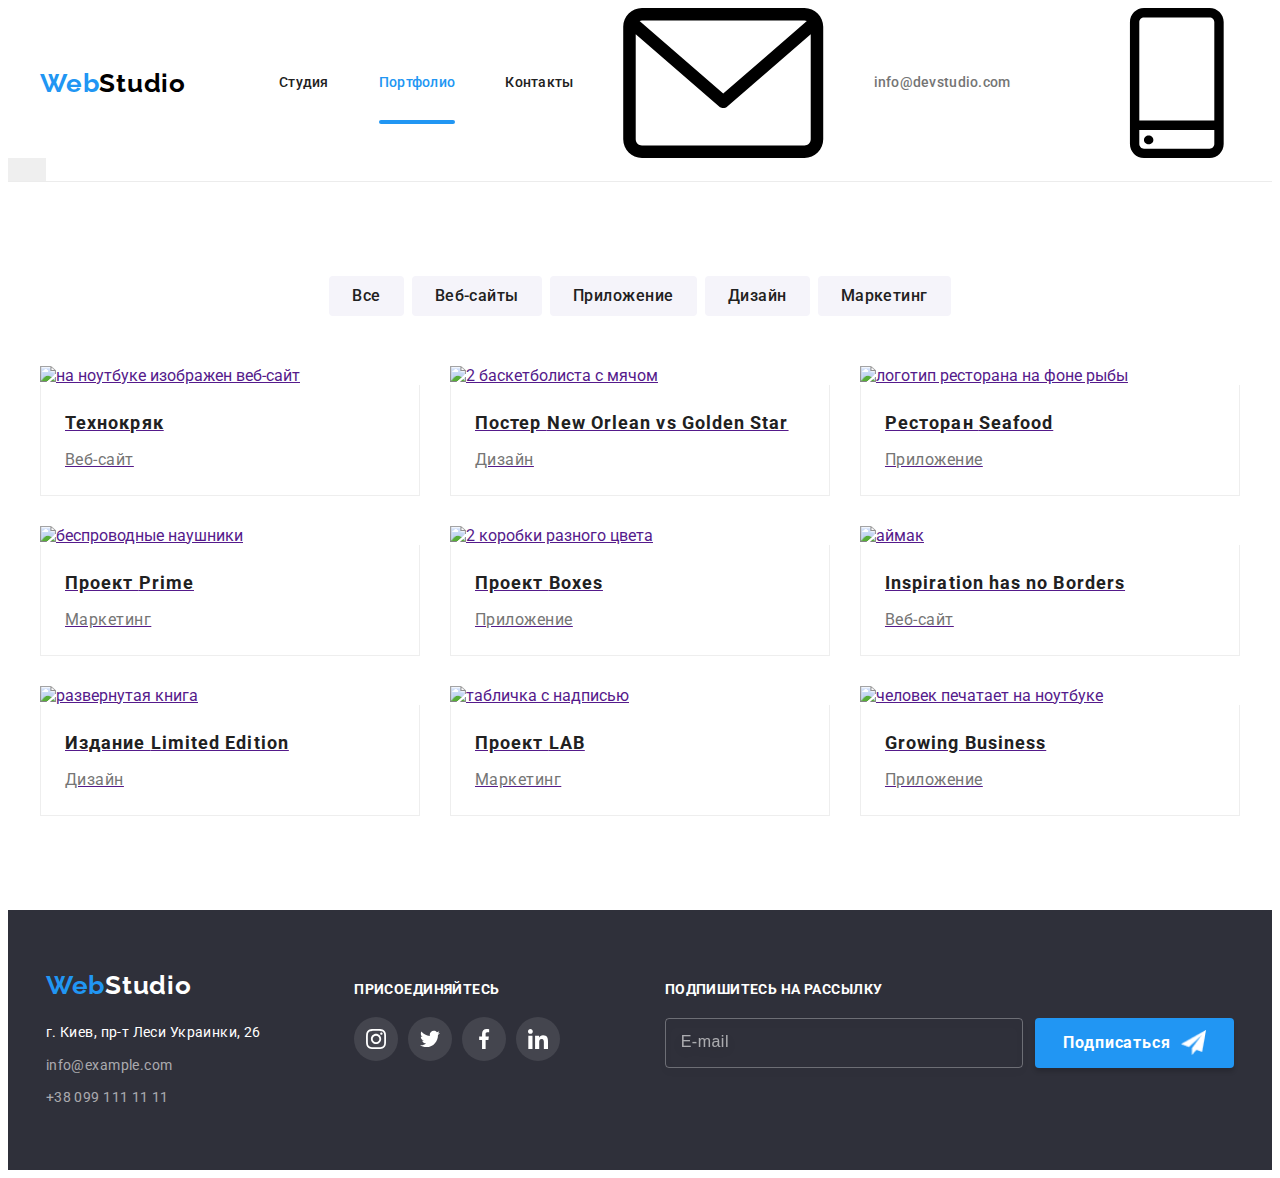
==== commit 79772a45: "fixed" ====
--- a/portfolio.html
+++ b/portfolio.html
@@ -36,17 +36,68 @@
             <ul class="header-contact header-contact--left">
                 <li class="header-contact__item">
                     <a class="header-contact__link" href="mailto:info@devstudio.com">
-                        <svg class="header-contact__icon" width="16" height="12">
+                        <svg class="mail-icon" >
                             <use href="./images/icons.svg#icon-envelope"></use>
                         </svg>info@devstudio.com</a>
                 </li>
                 <li class="header-contact__item">
                     <a class="header-contact__link" href="tel:+380961111111">
-                        <svg class="header-contact__icon" width="10" height="16">
+                        <svg class="tel-icon" >
                             <use href="./images/icons.svg#icon-smartphone"></use>
                         </svg>+38 096 111 11 11</a>
                 </li>
             </ul>
+        </div>
+        <div class="menu">
+            <button type="submit" class="open-menu" data-menu-open>
+                <svg class="menu-icon" width="24" height="16">
+                    <use href="./images/icons.svg#icon-menu_bar"></use>
+                </svg>
+            </button>
+            <div class="menu-bar backdrop is-hidden" data-menu>
+                <button class="close-menu" type="button" data-menu-close>
+                    <svg class="close-menu-icon" width="18.67" height="18.67">
+                        <use href="./images/icons.svg#icon-close-menu"></use>
+                    </svg>
+                </button>
+                <div class="menu-start">
+                    <ul class="menu-list">
+                        <li class="menu-list__item">
+                            <a class="menu-list__link current" href="./index.html">Студия</a>
+                        </li>
+                        <li class="menu-list__item">
+                            <a class="menu-list__link" href="./portfolio.html">Портфолио</a>
+                        </li>
+                        <li class="menu-list__item">
+                            <a class="menu-list__link" href="">Контакты</a>
+                        </li>
+                    </ul>
+                </div>
+                <div class="menu-end">
+                    <ul class="menu-contact">
+                        <li class="menu-contact__item">
+                            <a class="menu-contact__link" href="tel:+380961111111">+38 096 111 11 11</a>
+                        </li>
+                        <li class="menu-contact__item">
+                            <a class="menu-contact__link" href="mailto:info@devstudio.com">info@devstudio.com</a>
+                        </li>
+                    </ul>
+                    <ul class="menu-social">
+                        <li class="menu-social__list">
+                            <a class="menu-social__link" href="">Instagram</a>
+                        </li>
+                        <li class="menu-social__list">
+                            <a class="menu-social__link" href="">Twitter</a>
+                        </li>
+                        <li class="menu-social__list">
+                            <a class="menu-social__link" href="">Facebook</a>
+                        </li>
+                        <li class="menu-social__list">
+                            <a class="menu-social__link" href="">LinkedIn</a>
+                        </li>
+                    </ul>
+                </div>
+            </div>
         </div>
     </header>
 
@@ -67,8 +118,17 @@
 
         <ul class="portfolio-work-list">
             <li class="portfolio-work-item">
-                <div class="portfolio-work-card">
-                <img class="no-gap" src="./images/portfolio/project1.jpg" alt="на ноутбуке изображен веб-сайт" width="370">
+                <a href="" class="work-card">
+                <div class="portfolio-work-card">
+                    <picture>
+                        <source srcset="
+                                         ./images/portfolio/project1-desk.jpg 1x,
+                                         ./images/portfolio/project1-desk-2x.jpg 2x" media="(min-width:1200px)" />
+                        <source srcset="
+                                       ./images/portfolio/project1-tab.jpg 1x,
+                                       ./images/portfolio/project1-2x.jpg 2x " media="(min-width:768px)" />
+                        <img class="no-gap" src="./images/portfolio/project1.jpg" alt="на ноутбуке изображен веб-сайт" />
+                    </picture>
                 <p class="portfolio-overlay">
                     Технокряк это современная площадка распространения коронавируса. Компании используют эту платформу для цифрового шпионажа и атак на защищённые сервера конкурентов.
                 </p>
@@ -77,11 +137,20 @@
                 <h3 class="portfolio-work-name">Технокряк</h3>
                 <p class="portfolio-work-unit">Веб-сайт</p>
                 </div>
-                
-            </li>
-            <li class="portfolio-work-item">
-                <div class="portfolio-work-card">
-                <img class="no-gap" src="./images/portfolio/project2.jpg" alt="2 баскетболиста с мячом" width="370">
+                </a>
+            </li>
+            <li class="portfolio-work-item">
+                <a href="" class="work-card">
+                <div class="portfolio-work-card">
+                <picture>
+                <source srcset="
+                 ./images/portfolio/project2-desk.jpg 1x,
+                 ./images/portfolio/project2-desk-2x.jpg 2x" media="(min-width:1200px)" />
+                <source srcset="
+                  ./images/portfolio/project2-tab.jpg 1x,
+                  ./images/portfolio/project2-2x.jpg 2x " media="(min-width:768px)" />
+                <img class="no-gap" src="./images/portfolio/project2.jpg" alt="2 баскетболиста с мячом" />
+                </picture>
                 <p class="portfolio-overlay">
                     Технокряк это современная площадка распространения коронавируса. Компании используют эту платформу для цифрового шпионажа и атак на защищённые сервера конкурентов.
                 </p>
@@ -90,10 +159,20 @@
                 <h3 class="portfolio-work-name">Постер <span lang="en">New Orlean vs Golden Star</span> </h3>
                 <p class="portfolio-work-unit">Дизайн</p>
                 </div>
-            </li>
-            <li class="portfolio-work-item">
-                <div class="portfolio-work-card">
-                <img class="no-gap" src="./images/portfolio/project3.jpg" alt="логотип ресторана на фоне рыбы" width="370">
+                </a>
+            </li>
+            <li class="portfolio-work-item">
+                <a href="" class="work-card">
+                <div class="portfolio-work-card">
+                    <picture>
+                <source srcset="
+                 ./images/portfolio/project3-desk.jpg 1x,
+                  ./images/portfolio/project3-desk-2x.jpg 2x" media="(min-width:1200px)" />
+                <source srcset="
+                 ./images/portfolio/project3-tab.jpg 1x,
+                 ./images/portfolio/project3-2x.jpg 2x " media="(min-width:768px)" />
+                <img class="no-gap" src="./images/portfolio/project3.jpg" alt="логотип ресторана на фоне рыбы" />
+                </picture>
                 <p class="portfolio-overlay">
                     Технокряк это современная площадка распространения коронавируса. Компании используют эту платформу для цифрового шпионажа и атак на защищённые сервера конкурентов.
                 </p>
@@ -102,10 +181,20 @@
                 <h3 class="portfolio-work-name">Ресторан <span lang="en">Seafood</span> </h3>
                 <p class="portfolio-work-unit">Приложение</p>
                 </div>
-            </li>
-            <li class="portfolio-work-item">
-                <div class="portfolio-work-card">
-                <img class="no-gap" src="./images/portfolio/project4.jpg" alt="беспроводные наушники" width="370">
+                </a>
+            </li>
+            <li class="portfolio-work-item">
+                <a href="" class="work-card">
+                <div class="portfolio-work-card">
+                    <picture>
+                <source srcset="
+                 ./images/portfolio/project4-desk.jpg 1x,
+                 ./images/portfolio/project4-desk-2x.jpg 2x" media="(min-width:1200px)" />
+                <source srcset="
+                 ./images/portfolio/project4-tab.jpg 1x,
+                 ./images/portfolio/project4-2x.jpg 2x " media="(min-width:768px)" />
+                <img class="no-gap" src="./images/portfolio/project4.jpg" alt="беспроводные наушники" />
+                </picture>
                 <p class="portfolio-overlay">
                     Технокряк это современная площадка распространения коронавируса. Компании используют эту платформу для цифрового шпионажа и атак на защищённые сервера конкурентов.
                 </p>
@@ -114,11 +203,20 @@
                     <h3 class="portfolio-work-name">Проект <span lang="en">Prime</span> </h3>           
                 <p class="portfolio-work-unit">Маркетинг</p>
                 </div>
-            </li>
-            <li class="portfolio-work-item">
-                <div class="portfolio-work-card">
-                <img class="no-gap" src="./images/portfolio/project5.jpg" alt="2 коробки разного цвета" width="370">
-                <p class="portfolio-overlay">
+                </a>
+            </li>
+            <li class="portfolio-work-item">
+                <a href="" class="work-card">
+                <div class="portfolio-work-card">
+                    <picture>
+                 <source srcset="
+                  ./images/portfolio/project5-desk.jpg 1x,
+                  ./images/portfolio/project5-desk-2x.jpg 2x" media="(min-width:1200px)" />
+                        <source srcset="
+                  ./images/portfolio/project5-tab.jpg 1x,
+                  ./images/portfolio/project5-2x.jpg 2x " media="(min-width:768px)" />
+                        <img class="no-gap" src="./images/portfolio/project5.jpg" alt="2 коробки разного цвета" />
+                    </picture><p class="portfolio-overlay">
                     Технокряк это современная площадка распространения коронавируса. Компании используют эту платформу для цифрового шпионажа и атак на защищённые сервера конкурентов.
                 </p>
             </div>
@@ -126,11 +224,20 @@
                     <h3 class="portfolio-work-name">Проект <span lang="en">Boxes</span></h3>
                 <p class="portfolio-work-unit">Приложение</p>
                 </div>
-            </li>
-            <li class="portfolio-work-item">
-                <div class="portfolio-work-card">
-                <img class="no-gap" src="./images/portfolio/project6.jpg" alt="аймак" width="370">
-                <p class="portfolio-overlay">
+                </a>
+            </li>
+            <li class="portfolio-work-item">
+                <a href="" class="work-card">
+                <div class="portfolio-work-card">
+                    <picture>
+                 <source srcset="
+                  ./images/portfolio/project6-desk.jpg 1x,
+                  ./images/portfolio/project6-desk-2x.jpg 2x" media="(min-width:1200px)" />
+                        <source srcset="
+                  ./images/portfolio/project6-tab.jpg 1x,
+                  ./images/portfolio/project6-2x.jpg 2x " media="(min-width:768px)" />
+                        <img class="no-gap" src="./images/portfolio/project6.jpg" alt="аймак" />
+                    </picture><p class="portfolio-overlay">
                     Технокряк это современная площадка распространения коронавируса. Компании используют эту платформу для цифрового шпионажа и атак на защищённые сервера конкурентов.
                 </p>
             </div>
@@ -138,11 +245,20 @@
                     <h3 class="portfolio-work-name"><span lang="en">Inspiration has no Borders</span></h3>
                 <p class="portfolio-work-unit">Веб-сайт</p>
                 </div>
-            </li>
-            <li class="portfolio-work-item">
-                <div class="portfolio-work-card">
-                <img class="no-gap" src="./images/portfolio/project7.jpg" alt="развернутая книга" width="370">
-                <p class="portfolio-overlay">
+                </a>
+            </li>
+            <li class="portfolio-work-item">
+                <a href="" class="work-card">
+                <div class="portfolio-work-card">
+                    <picture>
+                 <source srcset="
+                  ./images/portfolio/project7-desk.jpg 1x,
+                  ./images/portfolio/project7-desk-2x.jpg 2x" media="(min-width:1200px)" />
+                        <source srcset="
+                  ./images/portfolio/project7-tab.jpg 1x,
+                  ./images/portfolio/project7-2x.jpg 2x " media="(min-width:768px)" />
+                        <img class="no-gap" src="./images/portfolio/project7.jpg" alt="развернутая книга" />
+                    </picture><p class="portfolio-overlay">
                     Технокряк это современная площадка распространения коронавируса. Компании используют эту платформу для цифрового шпионажа и атак на защищённые сервера конкурентов.
                 </p>
             </div>
@@ -150,11 +266,21 @@
                     <h3 class="portfolio-work-name">Издание <span lang="en">Limited Edition</span></h3>
                 <p class="portfolio-work-unit">Дизайн</p>
                 </div>
-            </li>
-            <li class="portfolio-work-item">
-                <div class="portfolio-work-card">
-                <img class="no-gap" src="./images/portfolio/project8.jpg" alt="табличка с надписью" width="370">
-                <p class="portfolio-overlay">
+                </a>
+            </li>
+            <li class="portfolio-work-item">
+                <a href="" class="work-card">
+                <div class="portfolio-work-card">
+                    <picture>
+                 <source srcset="
+                  ./images/portfolio/project8-desk.jpg 1x,
+                  ./images/portfolio/project8-desk-2x.jpg 2x" media="(min-width:1200px)" />
+                        <source srcset="
+                  ./images/portfolio/project8-tab.jpg 1x,
+                  ./images/portfolio/project8-2x.jpg 2x " media="(min-width:768px)" />
+                        <img class="no-gap" src="./images/portfolio/project8.jpg" alt="табличка с надписью" />
+                    </picture>
+                    <p class="portfolio-overlay">
                     Технокряк это современная площадка распространения коронавируса. Компании используют эту платформу для цифрового шпионажа и атак на защищённые сервера конкурентов.
                 </p>
             </div>
@@ -162,11 +288,20 @@
                     <h3 class="portfolio-work-name">Проект <span lang="en">LAB</span></h3>
                 <p class="portfolio-work-unit">Маркетинг</p>
                 </div>
-            </li>
-            <li class="portfolio-work-item">
-                <div class="portfolio-work-card">
-                <img class="no-gap" src="./images/portfolio/project9.jpg" alt="человек печатает на ноутбуке" width="370">
-                <p class="portfolio-overlay">
+                </a>
+            </li>
+            <li class="portfolio-work-item">
+                <a href="" class="work-card">
+                <div class="portfolio-work-card">
+                    <picture>
+                 <source srcset="
+                  ./images/portfolio/project9-desk.jpg 1x,
+                  ./images/portfolio/project9-desk-2x.jpg 2x" media="(min-width:1200px)" />
+                        <source srcset="
+                  ./images/portfolio/project9-tab.jpg 1x,
+                  ./images/portfolio/project9-2x.jpg 2x " media="(min-width:768px)" />
+                        <img class="no-gap" src="./images/portfolio/project9.jpg" alt="человек печатает на ноутбуке" />
+                    </picture><p class="portfolio-overlay">
                     Технокряк это современная площадка распространения коронавируса. Компании используют эту платформу для цифрового шпионажа и атак на защищённые сервера конкурентов.
                 </p>
             </div>
@@ -174,6 +309,7 @@
                 <h3 class="portfolio-work-name"><span lang="en">Growing Business</span></h3>
                 <p class="portfolio-work-unit">Приложение</p>
                 </div>
+                </a>
             </li>
             </ul>
         </div>
@@ -244,4 +380,5 @@
 </footer>
     
 </body>
+<script src="./js/menu.js"></script>
 </html>